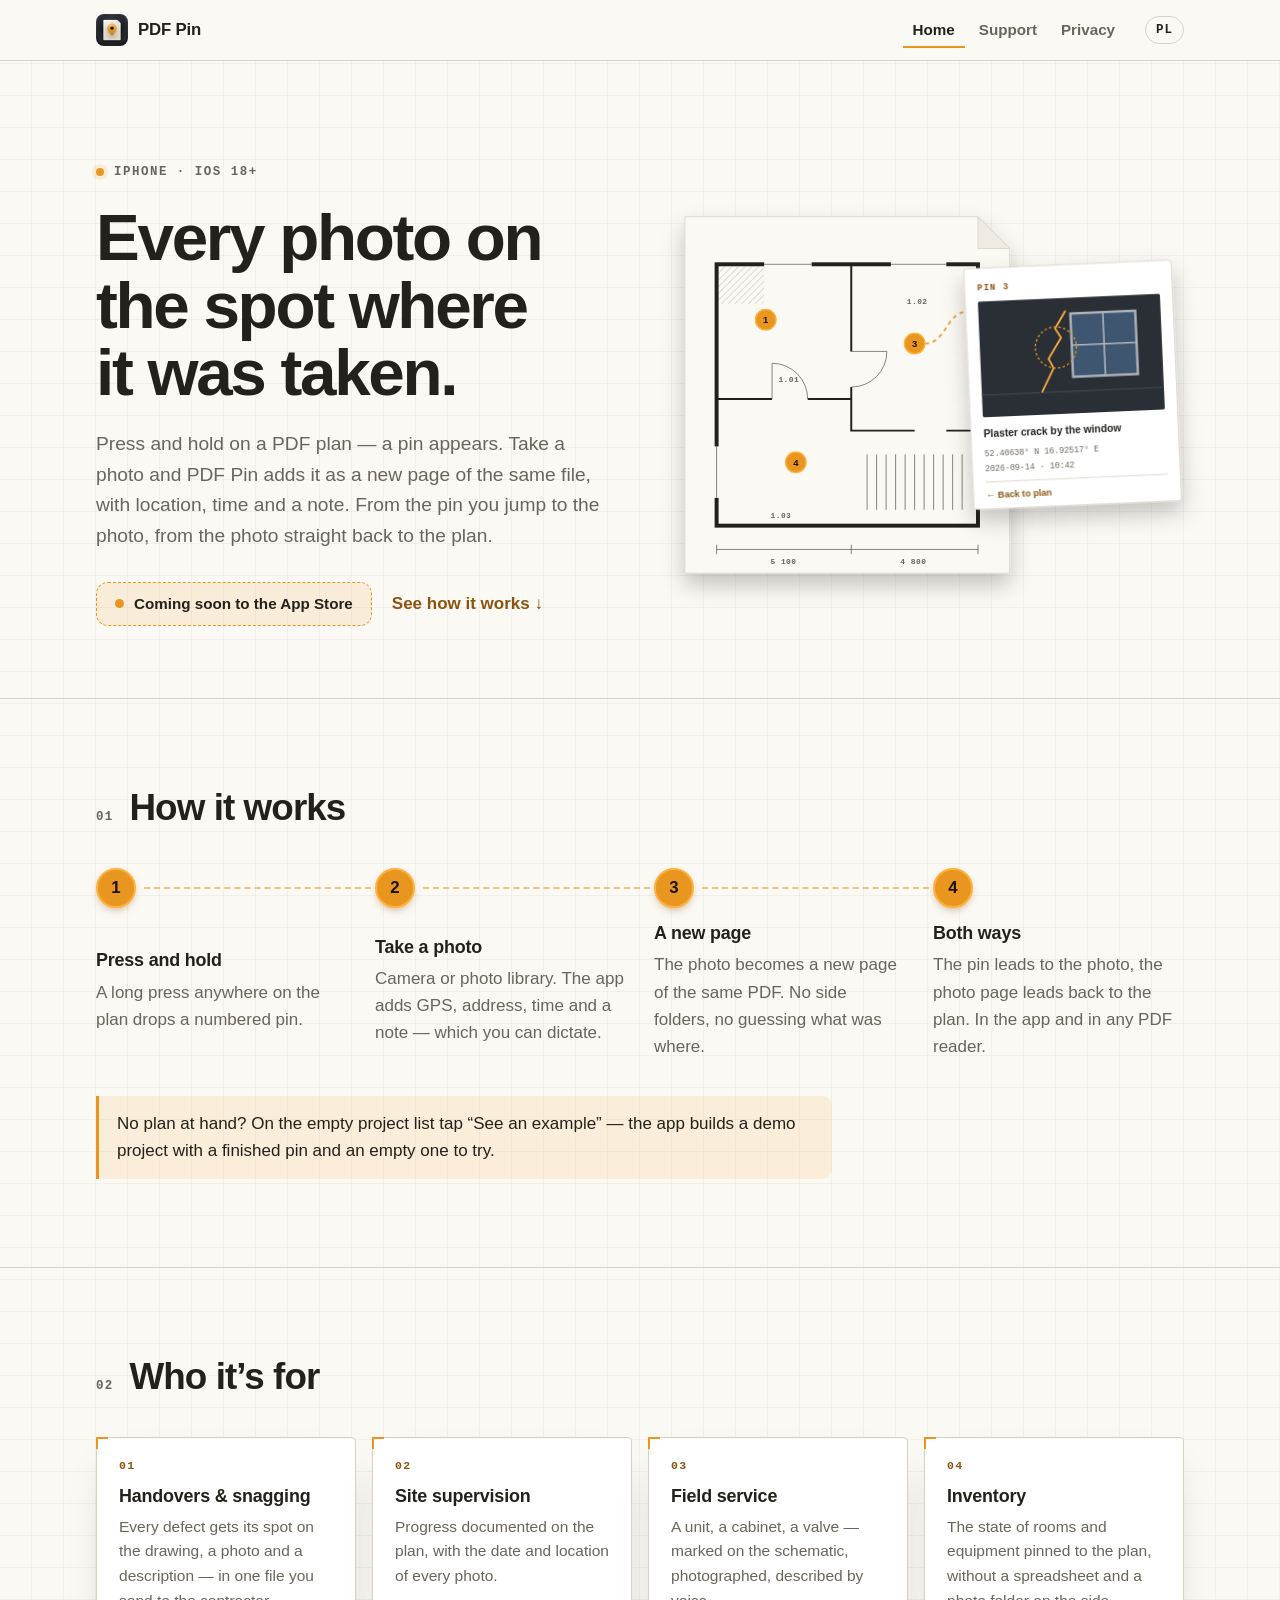
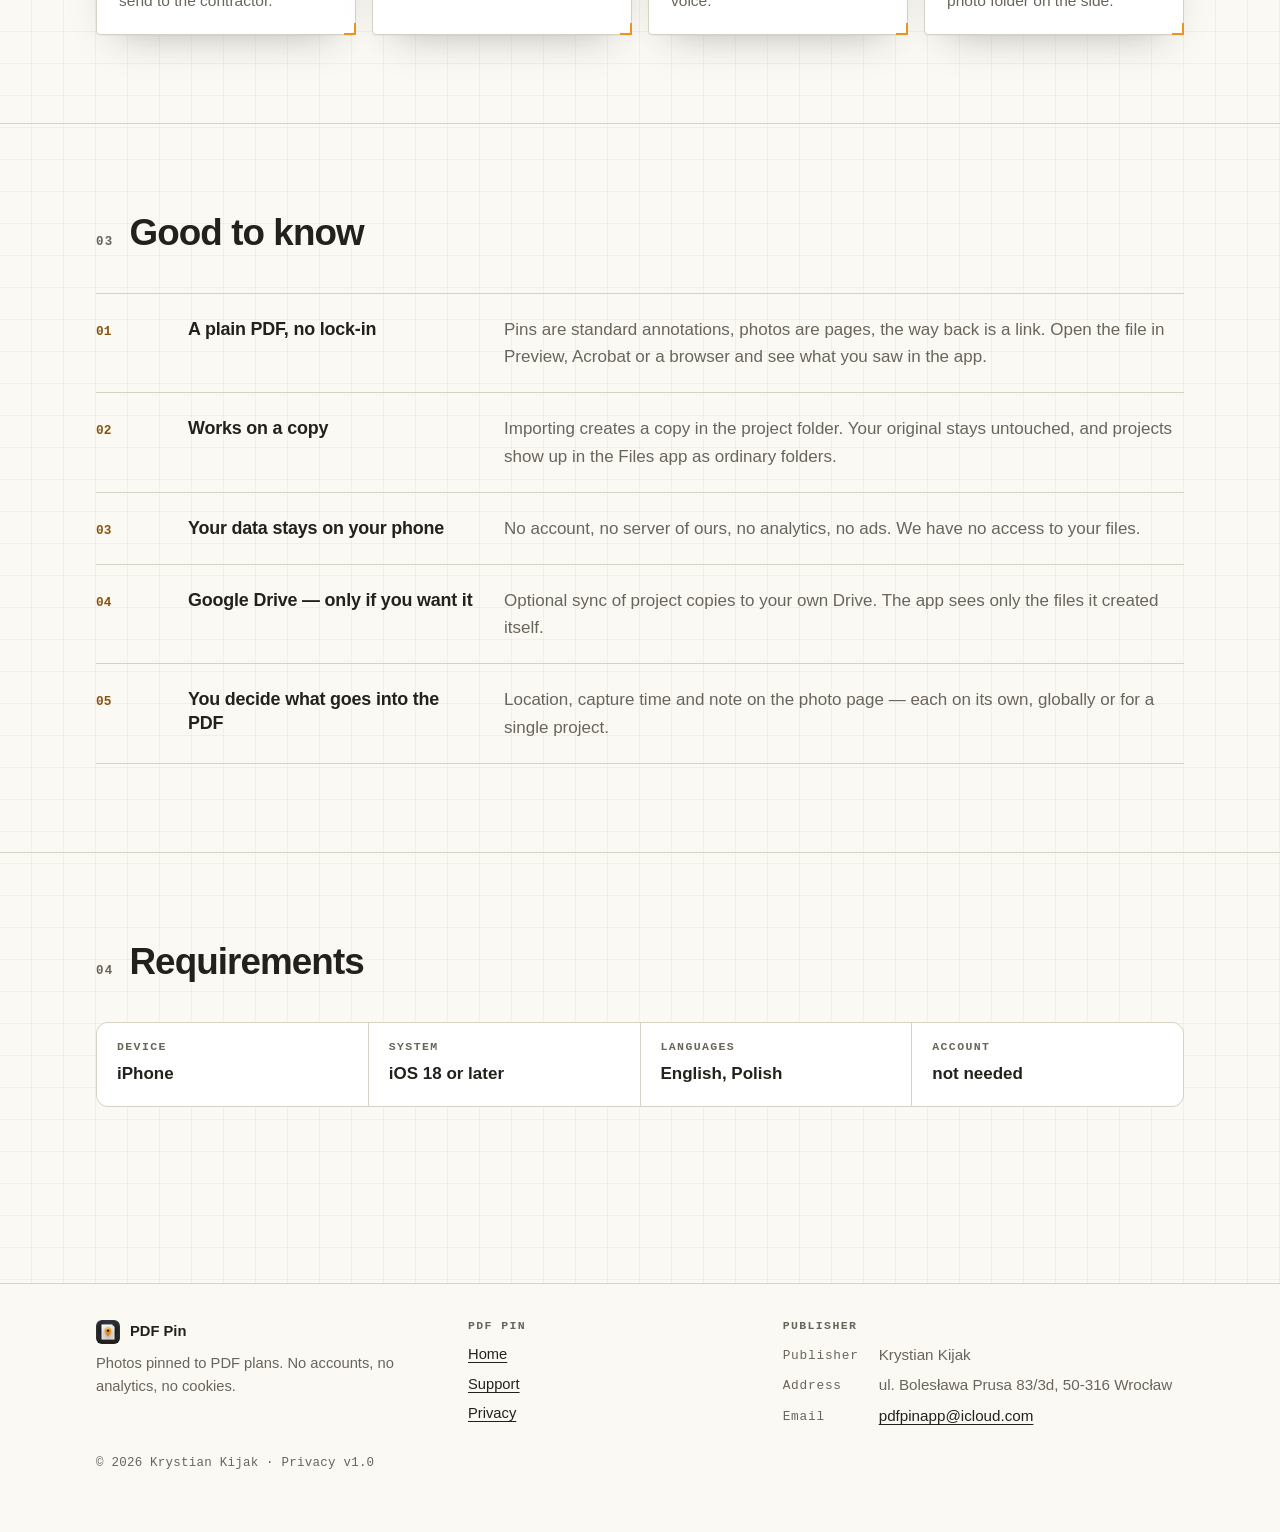
==== docs/en/index.html @ 6f6448d7 "Publish PDF Pin website Source: KrystianKjjk/PDF-Pin-app@07b2115 (website/)  Co-Authored-By: Claude " ====
<!DOCTYPE html>
<html lang="en">
<head>
<meta charset="utf-8">
<meta name="viewport" content="width=device-width, initial-scale=1, viewport-fit=cover">
<title>PDF Pin — photos pinned to PDF plans</title>
<meta name="description" content="An iPhone app: drop a pin on a PDF plan, take a photo with GPS, get a new page in the same file and navigate both ways.">
<meta name="color-scheme" content="light dark">
<meta name="theme-color" content="#FBF9F4" media="(prefers-color-scheme: light)">
<meta name="theme-color" content="#0D0F11" media="(prefers-color-scheme: dark)">
<meta name="referrer" content="no-referrer">
<link rel="alternate" hreflang="pl" href="https://krystiankjjk.github.io/PDF-Pin/pl/">
<link rel="alternate" hreflang="en" href="https://krystiankjjk.github.io/PDF-Pin/en/">
<link rel="alternate" hreflang="x-default" href="https://krystiankjjk.github.io/PDF-Pin/">
<link rel="canonical" href="https://krystiankjjk.github.io/PDF-Pin/en/">
<meta property="og:type" content="website">
<meta property="og:site_name" content="PDF Pin">
<meta property="og:title" content="PDF Pin — photos pinned to PDF plans">
<meta property="og:description" content="An iPhone app: drop a pin on a PDF plan, take a photo with GPS, get a new page in the same file and navigate both ways.">
<meta property="og:url" content="https://krystiankjjk.github.io/PDF-Pin/en/">
<meta property="og:image" content="https://krystiankjjk.github.io/PDF-Pin/assets/og-image.png">
<meta property="og:image:width" content="1200">
<meta property="og:image:height" content="630">
<meta property="og:locale" content="en_US">
<meta name="twitter:card" content="summary_large_image">
<link rel="icon" type="image/png" sizes="64x64" href="../assets/icon-64.png">
<link rel="apple-touch-icon" href="../assets/apple-touch-icon.png">
<link rel="stylesheet" href="../assets/site.css">
<!-- GENEROWANE przez Scripts/website/build.py z site_content.py i Scripts/privacy_policy/content.py. NIE EDYTUJ RĘCZNIE. -->
</head>
<body>
<a class="skip" href="#main">Skip to content</a>
<header class="site">
<div class="wrap bar">
<a class="brand" href="../en/"><img src="../assets/icon-64.png" width="32" height="32" alt=""><span>PDF Pin</span></a>
<nav class="main" aria-label="PDF Pin"><a href="../en/" aria-current="page">Home</a><a href="../en/support/">Support</a><a href="../en/privacy/">Privacy</a></nav>
<nav class="langs" aria-label="Language"><a href="../pl/" hreflang="pl" lang="pl" aria-label="Polski" title="Polski">PL</a></nav>
</div>
</header>
<main id="main">
<section class="hero">
<div class="wrap">
<div class="reveal">
<span class="eyebrow">iPhone · iOS 18+</span>
<h1>Every photo on the spot where it was&nbsp;taken.</h1>
<p class="lead">Press and hold on a PDF plan — a pin appears. Take a photo and PDF Pin adds it as a new page of the same file, with location, time and a note. From the pin you jump to the photo, from the photo straight back to the plan.</p>
<div class="cta"><span class="soon">Coming soon to the App Store</span><a class="textlink" href="#how">See how it works</a></div>
</div>
<figure class="figure">
<svg viewBox="0 0 640 500" role="img" aria-label="A floor plan with three pins numbered 1, 3 and 4. A line leads from pin 3 to a photo page showing GPS coordinates, the time and a link back to the plan.">
<defs>
<filter id="sh" x="-20%" y="-20%" width="140%" height="150%"><feDropShadow dx="0" dy="14" stdDeviation="14" flood-color="#000" flood-opacity="0.22"/></filter>
<pattern id="hatch" width="6" height="6" patternUnits="userSpaceOnUse" patternTransform="rotate(45)"><line x1="0" y1="0" x2="0" y2="6" stroke="#D8D2C5" stroke-width="2"/></pattern>
</defs>
<g filter="url(#sh)">
<path class="fig-sheet" d="M10 30 H380 L420 70 V480 H10 Z"/>
</g>
<path class="fig-fold" d="M380 30 V70 H420 Z"/>
<rect class="fig-hatch" x="50" y="90" width="60" height="50"/>
<rect class="fig-wall" x="50" y="90" width="330" height="330"/>
<path class="fig-wall-in" d="M220 90 V200 M220 245 V300 H300 M340 300 H380 M50 260 H120 M165 260 H220"/>
<path class="fig-thin" d="M120 260 V215 A45 45 0 0 1 165 260 M220 200 H265 A45 45 0 0 1 220 245"/>
<line class="fig-window" x1="110" y1="90" x2="170" y2="90"/><line class="fig-thin" x1="110" y1="90" x2="170" y2="90"/>
<line class="fig-window" x1="270" y1="90" x2="340" y2="90"/><line class="fig-thin" x1="270" y1="90" x2="340" y2="90"/>
<line class="fig-window" x1="50" y1="320" x2="50" y2="385"/><line class="fig-thin" x1="50" y1="320" x2="50" y2="385"/>
<line class="fig-thin" x1="240" y1="330" x2="240" y2="400"/><line class="fig-thin" x1="252" y1="330" x2="252" y2="400"/><line class="fig-thin" x1="264" y1="330" x2="264" y2="400"/><line class="fig-thin" x1="276" y1="330" x2="276" y2="400"/><line class="fig-thin" x1="288" y1="330" x2="288" y2="400"/><line class="fig-thin" x1="300" y1="330" x2="300" y2="400"/><line class="fig-thin" x1="312" y1="330" x2="312" y2="400"/><line class="fig-thin" x1="324" y1="330" x2="324" y2="400"/><line class="fig-thin" x1="336" y1="330" x2="336" y2="400"/><line class="fig-thin" x1="348" y1="330" x2="348" y2="400"/><line class="fig-thin" x1="360" y1="330" x2="360" y2="400"/>
<text class="fig-label" x="128" y="238">1.01</text>
<text class="fig-label" x="290" y="140">1.02</text>
<text class="fig-label" x="118" y="410">1.03</text>
<line class="fig-dim" x1="50" y1="450" x2="380" y2="450"/><line class="fig-dim" x1="50" y1="444" x2="50" y2="456"/><line class="fig-dim" x1="220" y1="444" x2="220" y2="456"/><line class="fig-dim" x1="380" y1="444" x2="380" y2="456"/>
<text class="fig-label" x="118" y="468">5 100</text><text class="fig-label" x="282" y="468">4 800</text>
<path class="fig-leader" d="M313 190 C 340 190 340 150 366 150"/>
<g class="fig-pin" transform="translate(112 160)"><g class="drop" style="--d:0.25s"><circle r="13"/><text>1</text></g></g>
<g class="fig-pin" transform="translate(150 340)"><g class="drop" style="--d:0.45s"><circle r="13"/><text>4</text></g></g>
<g class="fig-pin" transform="translate(300 190)"><circle class="halo" r="13"/><g class="drop" style="--d:0.65s"><circle r="13"/><text>3</text></g></g>
<g transform="translate(362 96) rotate(-2.5)"><g class="slide">
<g filter="url(#sh)"><rect class="fig-card" width="262" height="304" rx="4"/></g>
<text class="fig-head" x="16" y="28">PIN 3</text>
<rect class="fig-photo" x="16" y="42" width="230" height="146" rx="2"/>
<path d="M16 160 H246" stroke="#3A414B" stroke-width="2"/>
<rect x="132" y="62" width="82" height="80" fill="#3E5670" stroke="#AEB4BC" stroke-width="3"/>
<path d="M173 62 V142 M132 102 H214" stroke="#AEB4BC" stroke-width="2"/>
<path d="M126 58 L112 80 L119 92 L102 118 L108 130 L92 160" stroke="#FFB23E" stroke-width="2.2" fill="none" stroke-linejoin="round"/>
<circle cx="112" cy="104" r="26" fill="none" stroke="#E8961F" stroke-width="1.6" stroke-dasharray="3 3"/>
<text class="fig-note" x="16" y="214">Plaster crack by the window</text>
<text class="fig-meta" x="16" y="238">52.40638° N  16.92517° E</text>
<text class="fig-meta" x="16" y="256">2026-09-14 · 10:42</text>
<line x1="16" y1="270" x2="246" y2="270" stroke="#D8D2C5"/>
<text class="fig-back" x="16" y="290">← Back to plan</text>
</g></g>
</svg>
</figure>
</div>
</section>

<section class="block" id="how" aria-labelledby="how-h">
<div class="wrap">
<div class="section-head"><span class="idx">01</span><h2 id="how-h">How it works</h2></div>
<ol class="steps"><li><span class="pin" aria-hidden="true">1</span><div><h3>Press and hold</h3><p>A long press anywhere on the plan drops a numbered pin.</p></div></li><li><span class="pin" aria-hidden="true">2</span><div><h3>Take a photo</h3><p>Camera or photo library. The app adds GPS, address, time and a note — which you can dictate.</p></div></li><li><span class="pin" aria-hidden="true">3</span><div><h3>A new page</h3><p>The photo becomes a new page of the same PDF. No side folders, no guessing what was where.</p></div></li><li><span class="pin" aria-hidden="true">4</span><div><h3>Both ways</h3><p>The pin leads to the photo, the photo page leads back to the plan. In the app and in any PDF reader.</p></div></li></ol>
<p class="note">No plan at hand? On the empty project list tap “See an example” — the app builds a demo project with a finished pin and an empty one to try.</p>
</div>
</section>

<section class="block" aria-labelledby="who-h">
<div class="wrap">
<div class="section-head"><span class="idx">02</span><h2 id="who-h">Who it’s for</h2></div>
<div class="cards"><article class="card"><span class="tag">01</span><h3>Handovers &amp; snagging</h3><p>Every defect gets its spot on the drawing, a photo and a description — in one file you send to the contractor.</p></article><article class="card"><span class="tag">02</span><h3>Site supervision</h3><p>Progress documented on the plan, with the date and location of every photo.</p></article><article class="card"><span class="tag">03</span><h3>Field service</h3><p>A unit, a cabinet, a valve — marked on the schematic, photographed, described by voice.</p></article><article class="card"><span class="tag">04</span><h3>Inventory</h3><p>The state of rooms and equipment pinned to the plan, without a spreadsheet and a photo folder on the side.</p></article></div>
</div>
</section>

<section class="block" aria-labelledby="feat-h">
<div class="wrap">
<div class="section-head"><span class="idx">03</span><h2 id="feat-h">Good to know</h2></div>
<ul class="features"><li><span class="num">01</span><h3>A plain PDF, no lock-in</h3><p>Pins are standard annotations, photos are pages, the way back is a link. Open the file in Preview, Acrobat or a browser and see what you saw in the app.</p></li><li><span class="num">02</span><h3>Works on a copy</h3><p>Importing creates a copy in the project folder. Your original stays untouched, and projects show up in the Files app as ordinary folders.</p></li><li><span class="num">03</span><h3>Your data stays on your phone</h3><p>No account, no server of ours, no analytics, no ads. We have no access to your files.</p></li><li><span class="num">04</span><h3>Google Drive — only if you want it</h3><p>Optional sync of project copies to your own Drive. The app sees only the files it created itself.</p></li><li><span class="num">05</span><h3>You decide what goes into the PDF</h3><p>Location, capture time and note on the photo page — each on its own, globally or for a single project.</p></li></ul>
</div>
</section>

<section class="block" aria-labelledby="req-h">
<div class="wrap">
<div class="section-head"><span class="idx">04</span><h2 id="req-h">Requirements</h2></div>
<dl class="spec"><div><dt>Device</dt><dd>iPhone</dd></div><div><dt>System</dt><dd>iOS 18 or later</dd></div><div><dt>Languages</dt><dd>English, Polish</dd></div><div><dt>Account</dt><dd>not needed</dd></div></dl>
</div>
</section>
</main>
<footer class="site">
<div class="wrap">
<div class="cols">
<div>
<div class="footer-brand"><img src="../assets/icon-64.png" width="24" height="24" alt="">PDF Pin</div>
<p style="margin:0">Photos pinned to PDF plans. No accounts, no analytics, no cookies.</p>
</div>
<nav aria-label="PDF Pin"><h2>PDF Pin</h2><ul><li><a href="../en/">Home</a></li><li><a href="../en/support/">Support</a></li><li><a href="../en/privacy/">Privacy</a></li></ul></nav>
<div><h2>Publisher</h2><dl class="imprint"><dt>Publisher</dt><dd>Krystian Kijak</dd><dt>Address</dt><dd>ul. Bolesława Prusa 83/3d, 50-316 Wrocław</dd><dt>Email</dt><dd><a href="mailto:pdfpinapp@icloud.com">pdfpinapp@icloud.com</a></dd></dl></div>
</div>
<p class="fine">© 2026 Krystian Kijak · Privacy v1.0</p>
</div>
</footer>
</body>
</html>
---- docs/assets/site.css ----
/* PDF Pin — arkusz stylów strony WWW.
   Kolory z systemu projektowego aplikacji (PDF Pin/DesignSystem/Theme.swift,
   AppTheme.amber): jasny motyw = „papier" planu, ciemny = korpus „instrumentu
   polowego". Zero fontów zewnętrznych — SF na iPhonie/Macu to font aplikacji,
   a monospace (SF Mono) robi za odczyt przyrządu: numery, współrzędne, etykiety. */

:root {
  color-scheme: light dark;
  --bg: #FBF9F4;          /* PPColor.paper */
  --bg-2: #EFEBE2;        /* PPColor.paper2 */
  --card: #FFFFFF;
  --line: #D8D2C5;        /* PPColor.paperLine */
  --ink: #23211C;         /* PPColor.ink */
  --ink-soft: #6A655B;    /* PPColor.inkSoft */
  --grid: rgba(35, 33, 28, 0.045);
  --accent: #E8961F;      /* amber accentHex — wypełnienia, pinezki */
  --accent-bright: #FFB23E;
  --accent-ink: #8A5410;  /* akcent jako TEKST na papierze (kontrast AA) */
  --on-accent: #1A1206;
  --wash: rgba(232, 150, 31, 0.12);
  --todo: #B3261E;
  --shadow: 0 1px 0 rgba(35, 33, 28, 0.04), 0 18px 40px -22px rgba(35, 33, 28, 0.35);

  --sans: -apple-system, BlinkMacSystemFont, "SF Pro Text", "Segoe UI", "Helvetica Neue", Helvetica, sans-serif;
  --display: -apple-system, BlinkMacSystemFont, "SF Pro Display", "Segoe UI", "Helvetica Neue", Helvetica, sans-serif;
  --mono: ui-monospace, "SF Mono", SFMono-Regular, Menlo, Consolas, monospace;
  --wrap: 72rem;
  --gutter: 16px;
}

@media (prefers-color-scheme: dark) {
  :root {
    --bg: #0D0F11;        /* PPColor.bg0 */
    --bg-2: #16191D;      /* bg1 */
    --card: #1F2329;      /* bg2 */
    --line: rgba(255, 255, 255, 0.10);
    --ink: #F4F1EA;       /* textPrimary */
    --ink-soft: #AEB4BC;  /* textSecondary */
    --grid: rgba(255, 255, 255, 0.035);
    --accent-ink: #FFB23E;
    --wash: rgba(232, 150, 31, 0.14);
    --todo: #FF8A7A;
    --shadow: 0 0 0 1px rgba(255, 255, 255, 0.06), 0 24px 48px -24px rgba(0, 0, 0, 0.8);
  }
}

@media (min-width: 40rem) { :root { --gutter: 32px; } }

/* ---------------------------------------------------------------- baza */

*, *::before, *::after { box-sizing: border-box; }
html { -webkit-text-size-adjust: 100%; scroll-behavior: smooth; }
@media (prefers-reduced-motion: reduce) { html { scroll-behavior: auto; } }

body {
  margin: 0;
  background-color: var(--bg);
  background-image:
    linear-gradient(var(--grid) 1px, transparent 1px),
    linear-gradient(90deg, var(--grid) 1px, transparent 1px);
  background-size: 32px 32px;
  background-position: -1px -1px;
  color: var(--ink);
  font: 17px/1.6 var(--sans);
  text-rendering: optimizeLegibility;
  -webkit-font-smoothing: antialiased;
  overflow-x: hidden;
}

a { color: var(--accent-ink); text-underline-offset: 0.18em; text-decoration-thickness: 1px; }
a:hover { text-decoration-thickness: 2px; }
:focus-visible { outline: 2px solid var(--accent); outline-offset: 3px; border-radius: 4px; }
b, strong { font-weight: 650; }
code { font: 0.88em var(--mono); background: var(--bg-2); padding: 0.1em 0.35em; border-radius: 5px; }
img { max-width: 100%; height: auto; }

.wrap { max-width: var(--wrap); margin: 0 auto; padding: 0 var(--gutter); }
.narrow { max-width: 46rem; }

.skip {
  position: absolute; left: 8px; top: -60px; z-index: 10;
  background: var(--accent); color: var(--on-accent); padding: 8px 14px;
  border-radius: 8px; font-weight: 650; text-decoration: none;
}
.skip:focus { top: 8px; }

.mono { font-family: var(--mono); }
.eyebrow {
  font: 600 0.78rem/1 var(--mono);
  letter-spacing: 0.12em; text-transform: uppercase;
  color: var(--ink-soft);
  display: inline-flex; align-items: center; gap: 10px;
}
.eyebrow::before {
  content: ""; width: 8px; height: 8px; border-radius: 50%;
  background: var(--accent); box-shadow: 0 0 0 4px var(--wash);
}

/* ---------------------------------------------------------------- nagłówek */

header.site {
  border-bottom: 1px solid var(--line);
  background: color-mix(in srgb, var(--bg) 88%, transparent);
  -webkit-backdrop-filter: saturate(1.4) blur(10px);
  backdrop-filter: saturate(1.4) blur(10px);
  position: sticky; top: 0; z-index: 5;
}
.bar { display: flex; align-items: center; gap: 12px 20px; min-height: 60px; flex-wrap: wrap; padding-block: 8px; }
.brand {
  display: inline-flex; align-items: center; gap: 10px;
  color: var(--ink); text-decoration: none; font: 750 1.05rem/1 var(--display); letter-spacing: -0.01em;
  margin-right: auto;
}
.brand img { width: 32px; height: 32px; border-radius: 8px; display: block; }
nav.main { display: flex; gap: 4px; flex-wrap: wrap; }
nav.main a {
  color: var(--ink-soft); text-decoration: none; font-weight: 550; font-size: 0.95rem;
  padding: 6px 10px; border-radius: 8px;
}
nav.main a:hover { color: var(--ink); background: var(--wash); }
nav.main a[aria-current="page"] { color: var(--ink); box-shadow: inset 0 -2px 0 var(--accent); border-radius: 0; }
.langs { display: flex; gap: 6px; }
.langs a {
  font: 650 0.78rem/1 var(--mono); letter-spacing: 0.08em;
  color: var(--ink); text-decoration: none;
  border: 1px solid var(--line); border-radius: 999px; padding: 7px 10px;
}
.langs a:hover { border-color: var(--accent); }
@media (max-width: 40rem) {
  /* telefon: logo + język w pierwszym rzędzie, nawigacja pod spodem;
     nagłówek nie jest przyklejony, żeby dwa rzędy nie zjadały ekranu */
  header.site { position: static; }
  nav.main { order: 3; width: 100%; margin-left: -10px; }
}

/* ---------------------------------------------------------------- pinezka */

.pin {
  --size: 30px;
  display: inline-grid; place-items: center; flex: none;
  width: var(--size); height: var(--size); border-radius: 50%;
  background: var(--accent); color: var(--on-accent);
  border: calc(var(--size) * 0.07) solid var(--accent-bright);
  font: 800 calc(var(--size) * 0.42)/1 var(--display);
  font-variant-numeric: tabular-nums;
  box-shadow: 0 4px 10px -4px rgba(138, 84, 16, 0.6);
}

/* ---------------------------------------------------------------- hero */

.hero { padding: clamp(40px, 8vw, 96px) 0 clamp(40px, 6vw, 72px); }
.hero .wrap { display: grid; gap: clamp(32px, 5vw, 64px); align-items: center; }
@media (min-width: 60rem) { .hero .wrap { grid-template-columns: 1.02fr 1fr; } }

.hero h1 {
  font: 800 clamp(2.3rem, 6.4vw, 4.1rem)/1.03 var(--display);
  letter-spacing: -0.035em; margin: 20px 0 22px;
  text-wrap: balance;
}
.hero h1 em { font-style: normal; color: var(--accent-ink); }
.lead { font-size: clamp(1.05rem, 2.2vw, 1.2rem); color: var(--ink-soft); margin: 0 0 30px; max-width: 34rem; }
.cta { display: flex; flex-wrap: wrap; gap: 12px 20px; align-items: center; }

.soon {
  display: inline-flex; align-items: center; gap: 10px;
  border: 1.5px dashed var(--accent); border-radius: 12px;
  padding: 12px 18px; font: 650 0.95rem/1.2 var(--sans); color: var(--ink);
  background: var(--wash);
}
.soon::before {
  content: ""; width: 9px; height: 9px; border-radius: 50%; background: var(--accent);
  animation: blink 2.4s ease-in-out infinite;
}
@keyframes blink { 50% { opacity: 0.25; } }
.store img { height: 48px; width: auto; display: block; }
.textlink { font-weight: 600; text-decoration: none; }
.textlink::after { content: " ↓"; }

/* ilustracja: plan + strona zdjęcia */
.figure { margin: 0; position: relative; }
.figure svg { width: 100%; height: auto; display: block; overflow: visible; }
.fig-sheet { fill: #FBF9F4; stroke: #D8D2C5; }
.fig-fold { fill: #EFEBE2; stroke: #D8D2C5; }
.fig-wall { stroke: #23211C; stroke-width: 5; fill: none; stroke-linecap: square; }
.fig-wall-in { stroke: #23211C; stroke-width: 2.5; fill: none; }
.fig-thin { stroke: #6A655B; stroke-width: 1; fill: none; }
.fig-window { stroke: #FBF9F4; stroke-width: 7; }
.fig-dim { stroke: #6A655B; stroke-width: 1; }
.fig-label { font: 600 10px var(--mono); fill: #6A655B; letter-spacing: 0.06em; }
.fig-hatch { fill: url(#hatch); }
.fig-card { fill: #FFFFFF; stroke: #D8D2C5; }
.fig-photo { fill: #2A2F36; }
.fig-head { font: 800 11px var(--mono); fill: #8A5410; letter-spacing: 0.14em; }
.fig-note { font: 650 13px var(--sans); fill: #23211C; }
.fig-meta { font: 500 10.5px var(--mono); fill: #6A655B; }
.fig-back { font: 700 11.5px var(--sans); fill: #8A5410; }
.fig-leader { stroke: #E8961F; stroke-width: 2; stroke-dasharray: 5 5; fill: none; }
.fig-pin circle { fill: #E8961F; stroke: #FFB23E; stroke-width: 1.7; }
.fig-pin text { font: 800 12px var(--display); fill: #1A1206; text-anchor: middle; dominant-baseline: central; }
.fig-pin .halo { fill: rgba(232, 150, 31, 0.22); stroke: none; }

@media (prefers-reduced-motion: no-preference) {
  .drop { animation: drop 0.7s cubic-bezier(0.2, 0.9, 0.3, 1.35) both; animation-delay: var(--d, 0s);
          transform-box: fill-box; transform-origin: 50% 100%; }
  .halo { animation: halo 2.8s ease-out 1.6s infinite; transform-box: fill-box; transform-origin: center; }
  .slide { animation: slide 0.8s cubic-bezier(0.2, 0.8, 0.2, 1) 1.05s both; }
  .fig-leader { animation: march 1.2s linear infinite, fade 0.4s ease 0.95s both; }
  .reveal > * { animation: rise 0.7s cubic-bezier(0.2, 0.8, 0.2, 1) both; }
  .reveal > *:nth-child(2) { animation-delay: 0.08s; }
  .reveal > *:nth-child(3) { animation-delay: 0.16s; }
  .reveal > *:nth-child(4) { animation-delay: 0.24s; }
}
@keyframes drop { from { opacity: 0; transform: translateY(-26px) scale(0.6); } 60% { opacity: 1; } }
@keyframes halo { from { transform: scale(0.9); opacity: 0.9; } to { transform: scale(2.4); opacity: 0; } }
@keyframes slide { from { opacity: 0; transform: translate(18px, 10px) rotate(1.5deg); } }
@keyframes march { to { stroke-dashoffset: -20; } }
@keyframes fade { from { opacity: 0; } }
@keyframes rise { from { opacity: 0; transform: translateY(14px); } }

/* ---------------------------------------------------------------- sekcje */

section.block { padding: clamp(48px, 8vw, 88px) 0; border-top: 1px solid var(--line); }
.section-head { display: flex; align-items: baseline; gap: 16px; margin-bottom: clamp(24px, 4vw, 40px); flex-wrap: wrap; }
.section-head .idx { font: 600 0.78rem/1 var(--mono); color: var(--ink-soft); letter-spacing: 0.1em; }
h2 {
  font: 780 clamp(1.6rem, 3.6vw, 2.3rem)/1.12 var(--display);
  letter-spacing: -0.025em; margin: 0; text-wrap: balance;
}
h3 { font: 700 1.12rem/1.3 var(--display); letter-spacing: -0.01em; margin: 0 0 6px; }

/* kroki: pinezki połączone przerywaną linią jak linkiem do strony zdjęcia */
.steps { list-style: none; margin: 0; padding: 0; display: grid; gap: 28px; position: relative; }
.steps li { display: grid; grid-template-columns: auto 1fr; gap: 16px; position: relative; }
.steps li p { margin: 0; color: var(--ink-soft); }
.steps .pin { --size: 40px; position: relative; z-index: 1; }
.steps li:not(:last-child)::before {
  content: ""; position: absolute; left: 19px; top: 44px; bottom: -26px;
  border-left: 2px dashed var(--accent); opacity: 0.55;
}
@media (min-width: 52rem) {
  .steps { grid-template-columns: repeat(4, 1fr); gap: 28px; }
  .steps li { grid-template-columns: 1fr; gap: 14px; }
  .steps li:not(:last-child)::before {
    left: 48px; right: -24px; top: 19px; bottom: auto; border-left: 0; border-top: 2px dashed var(--accent);
  }
}
.note {
  margin: 36px 0 0; padding: 14px 18px; border-left: 3px solid var(--accent);
  background: var(--wash); border-radius: 0 10px 10px 0; color: var(--ink); max-width: 46rem;
}

/* „dla kogo": karty ze znacznikami pasowania jak na arkuszu rysunkowym */
.cards { display: grid; gap: 16px; grid-template-columns: repeat(auto-fit, minmax(15rem, 1fr)); }
.card {
  position: relative; background: var(--card); border: 1px solid var(--line);
  border-radius: 4px; padding: 22px 22px 20px; box-shadow: var(--shadow);
}
.card::before, .card::after {
  content: ""; position: absolute; width: 12px; height: 12px; border-color: var(--accent); border-style: solid;
}
.card::before { top: -1px; left: -1px; border-width: 2px 0 0 2px; }
.card::after { bottom: -1px; right: -1px; border-width: 0 2px 2px 0; }
.card p { margin: 0; color: var(--ink-soft); font-size: 0.97rem; }
.card .tag { font: 600 0.72rem/1 var(--mono); color: var(--accent-ink); letter-spacing: 0.12em; display: block; margin-bottom: 14px; }

/* cechy: rejestr z liniami włosowymi */
.features { list-style: none; margin: 0; padding: 0; border-top: 1px solid var(--line); }
.features li {
  display: grid; gap: 4px 28px; padding: 22px 0; border-bottom: 1px solid var(--line);
}
@media (min-width: 48rem) { .features li { grid-template-columns: 4rem 18rem 1fr; align-items: baseline; } }
.features .num { font: 600 0.8rem/1 var(--mono); color: var(--accent-ink); }
.features h3 { margin: 0; }
.features p { margin: 0; color: var(--ink-soft); }

/* specyfikacja: odczyt przyrządu */
.spec { display: grid; grid-template-columns: repeat(auto-fit, minmax(11rem, 1fr)); gap: 1px;
        background: var(--line); border: 1px solid var(--line); border-radius: 12px; overflow: hidden; margin: 0; }
.spec div { background: var(--card); padding: 18px 20px; }
.spec dt { font: 600 0.72rem/1 var(--mono); letter-spacing: 0.12em; text-transform: uppercase; color: var(--ink-soft); margin-bottom: 8px; }
.spec dd { margin: 0; font-weight: 650; }

/* wydawca */
.imprint { margin: 0; display: grid; gap: 6px 20px; grid-template-columns: max-content 1fr; font-size: 0.95rem; }
.imprint dt { color: var(--ink-soft); font-family: var(--mono); font-size: 0.8rem; letter-spacing: 0.06em; padding-top: 3px; }
.imprint dd { margin: 0; }
.todo {
  font: 600 0.85rem var(--mono); color: var(--todo);
  border: 1px dashed currentColor; border-radius: 4px; padding: 0 6px;
}

/* ---------------------------------------------------------------- podstrony */

.page-head { padding: clamp(40px, 7vw, 72px) 0 clamp(24px, 4vw, 36px); }
.page-head h1 { font: 800 clamp(2.2rem, 6vw, 3.4rem)/1.05 var(--display); letter-spacing: -0.035em; margin: 16px 0 14px; }
.page-head .lead { margin-bottom: 0; }

.contact {
  background: var(--card); border: 1px solid var(--line); border-radius: 16px; box-shadow: var(--shadow);
  padding: clamp(22px, 4vw, 32px); display: grid; gap: 22px;
}
@media (min-width: 52rem) { .contact { grid-template-columns: 1.5fr 1fr; align-items: start; } }
.mailform { display: grid; gap: 6px; }
.mailform label { font: 600 0.72rem/1 var(--mono); letter-spacing: 0.12em; text-transform: uppercase; color: var(--ink-soft); margin-top: 10px; }
.mailform label:first-child { margin-top: 0; }
.mailform input, .mailform textarea {
  font: 16px/1.5 var(--sans); color: var(--ink); background: var(--bg);
  border: 1px solid var(--line); border-radius: 10px; padding: 11px 13px; width: 100%;
}
.mailform textarea { resize: vertical; min-height: 9rem; }
.mailform input:focus, .mailform textarea:focus { outline: 2px solid var(--accent); outline-offset: 0; border-color: transparent; }
.mailform ::placeholder { color: var(--ink-soft); opacity: 0.7; }
.mailform .btn { justify-self: start; border: 0; cursor: pointer; font-size: 1rem; }
.formnote { margin: 4px 0 0; font-size: 0.85rem; color: var(--ink-soft); }
.contact dl .email { font-size: clamp(1rem, 3.2vw, 1.2rem); }
.contact .label { font: 600 0.72rem/1 var(--mono); letter-spacing: 0.12em; text-transform: uppercase; color: var(--ink-soft); display: block; margin-bottom: 8px; }
.email { font: 700 clamp(1.15rem, 4.2vw, 1.7rem)/1.2 var(--mono); color: var(--ink); word-break: break-all; letter-spacing: -0.01em; }
.contact dl { margin: 0; display: grid; gap: 14px; }
.contact dd { margin: 0; font-weight: 600; }
.btn {
  display: inline-flex; align-items: center; gap: 8px; margin-top: 16px;
  background: var(--accent); color: var(--on-accent); text-decoration: none;
  font-weight: 700; padding: 12px 18px; border-radius: 12px;
  box-shadow: inset 0 0 0 1.5px var(--accent-bright);
}
.btn:hover { background: var(--accent-bright); }

.content h2 { font-size: clamp(1.35rem, 3vw, 1.7rem); margin: 56px 0 18px; }
.content h2:first-child { margin-top: 0; }
.bugsteps { counter-reset: s; list-style: none; padding: 0; margin: 0 0 20px; display: grid; gap: 12px; }
.bugsteps li { counter-increment: s; display: grid; grid-template-columns: auto 1fr; gap: 14px; align-items: start; }
.bugsteps li::before {
  content: counter(s); display: inline-grid; place-items: center; width: 28px; height: 28px; border-radius: 50%;
  background: var(--accent); color: var(--on-accent); border: 2px solid var(--accent-bright);
  font: 800 0.8rem/1 var(--display);
}

.faq { border-top: 1px solid var(--line); }
.faq article { padding: 22px 0; border-bottom: 1px solid var(--line); display: grid; gap: 4px 20px; }
@media (min-width: 48rem) { .faq article { grid-template-columns: 3rem 1fr; } }
.faq .q { font: 600 0.8rem/1.6 var(--mono); color: var(--accent-ink); }
.faq p { margin: 0; color: var(--ink-soft); }
.faq h3 { color: var(--ink); }

/* polityka prywatności */
.policy { font-size: 1rem; }
.policy .toc {
  background: var(--card); border: 1px solid var(--line); border-radius: 14px;
  padding: 18px 20px; margin: 0 0 12px;
}
.policy .toc h2 { margin: 0 0 10px; font: 600 0.75rem/1 var(--mono); letter-spacing: 0.12em; text-transform: uppercase; color: var(--ink-soft); }
.policy .toc ol { margin: 0; padding-left: 1.3rem; columns: 2; column-gap: 32px; }
.policy .toc li { margin-bottom: 5px; break-inside: avoid; }
.policy .toc a { text-decoration: none; }
.policy h2 { font-size: 1.2rem; letter-spacing: -0.01em; margin: 40px 0 10px; scroll-margin-top: 80px; }
.policy p { margin: 0 0 12px; }
.policy ul { margin: 0 0 14px; padding-left: 1.25rem; }
.policy li { margin-bottom: 7px; }
.policy-tools { display: flex; flex-wrap: wrap; gap: 10px 18px; align-items: center; margin-top: 18px; color: var(--ink-soft); font-size: 0.92rem; }
.print {
  font: 600 0.9rem var(--sans); color: var(--ink); background: var(--card); cursor: pointer;
  border: 1px solid var(--line); border-radius: 10px; padding: 8px 14px;
}
.print:hover { border-color: var(--accent); }
@media (max-width: 36rem) { .policy .toc ol { columns: 1; } }

/* ---------------------------------------------------------------- stopka */

footer.site { border-top: 1px solid var(--line); margin-top: clamp(48px, 8vw, 88px); padding: 36px 0 48px; font-size: 0.92rem; color: var(--ink-soft); background: var(--bg); }
footer.site .cols { display: grid; gap: 28px; }
@media (min-width: 52rem) { footer.site .cols { grid-template-columns: 1.2fr 1fr 1.4fr; } }
footer.site h2 { font: 600 0.72rem/1 var(--mono); letter-spacing: 0.12em; text-transform: uppercase; color: var(--ink-soft); margin: 0 0 12px; }
footer.site ul { list-style: none; margin: 0; padding: 0; display: grid; gap: 6px; }
footer.site a { color: var(--ink); }
footer.site .fine { margin-top: 28px; font: 500 0.78rem var(--mono); letter-spacing: 0.02em; }
.footer-brand { display: flex; gap: 10px; align-items: center; color: var(--ink); font-weight: 700; margin-bottom: 8px; }
.footer-brand img { width: 24px; height: 24px; border-radius: 6px; }

/* ---------------------------------------------------------------- rozdzielacz języków */

.splitter { min-height: 100vh; display: grid; place-items: center; padding: 32px var(--gutter); }
.splitter .box { max-width: 30rem; width: 100%; text-align: center; }
.splitter img { width: 96px; height: 96px; border-radius: 22px; box-shadow: var(--shadow); }
.splitter h1 { font: 800 2rem/1.1 var(--display); letter-spacing: -0.03em; margin: 22px 0 6px; }
.splitter p { color: var(--ink-soft); margin: 0 0 28px; }
.choices { list-style: none; padding: 0; margin: 0; display: grid; gap: 10px; }
.choices a {
  display: flex; justify-content: space-between; align-items: center; gap: 12px;
  padding: 16px 18px; border: 1px solid var(--line); border-radius: 14px; background: var(--card);
  color: var(--ink); text-decoration: none; font-weight: 650;
}
.choices a:hover { border-color: var(--accent); }
.choices .code { font: 650 0.8rem var(--mono); color: var(--accent-ink); letter-spacing: 0.1em; }

/* ---------------------------------------------------------------- druk */

@media print {
  header.site, footer.site, .policy .toc, .policy-tools, .skip { display: none !important; }
  body { background: #fff; color: #000; font-size: 11pt; }
  a { color: #000; text-decoration: none; }
  .page-head { padding: 0 0 12pt; }
  .policy h2 { break-after: avoid; }
}
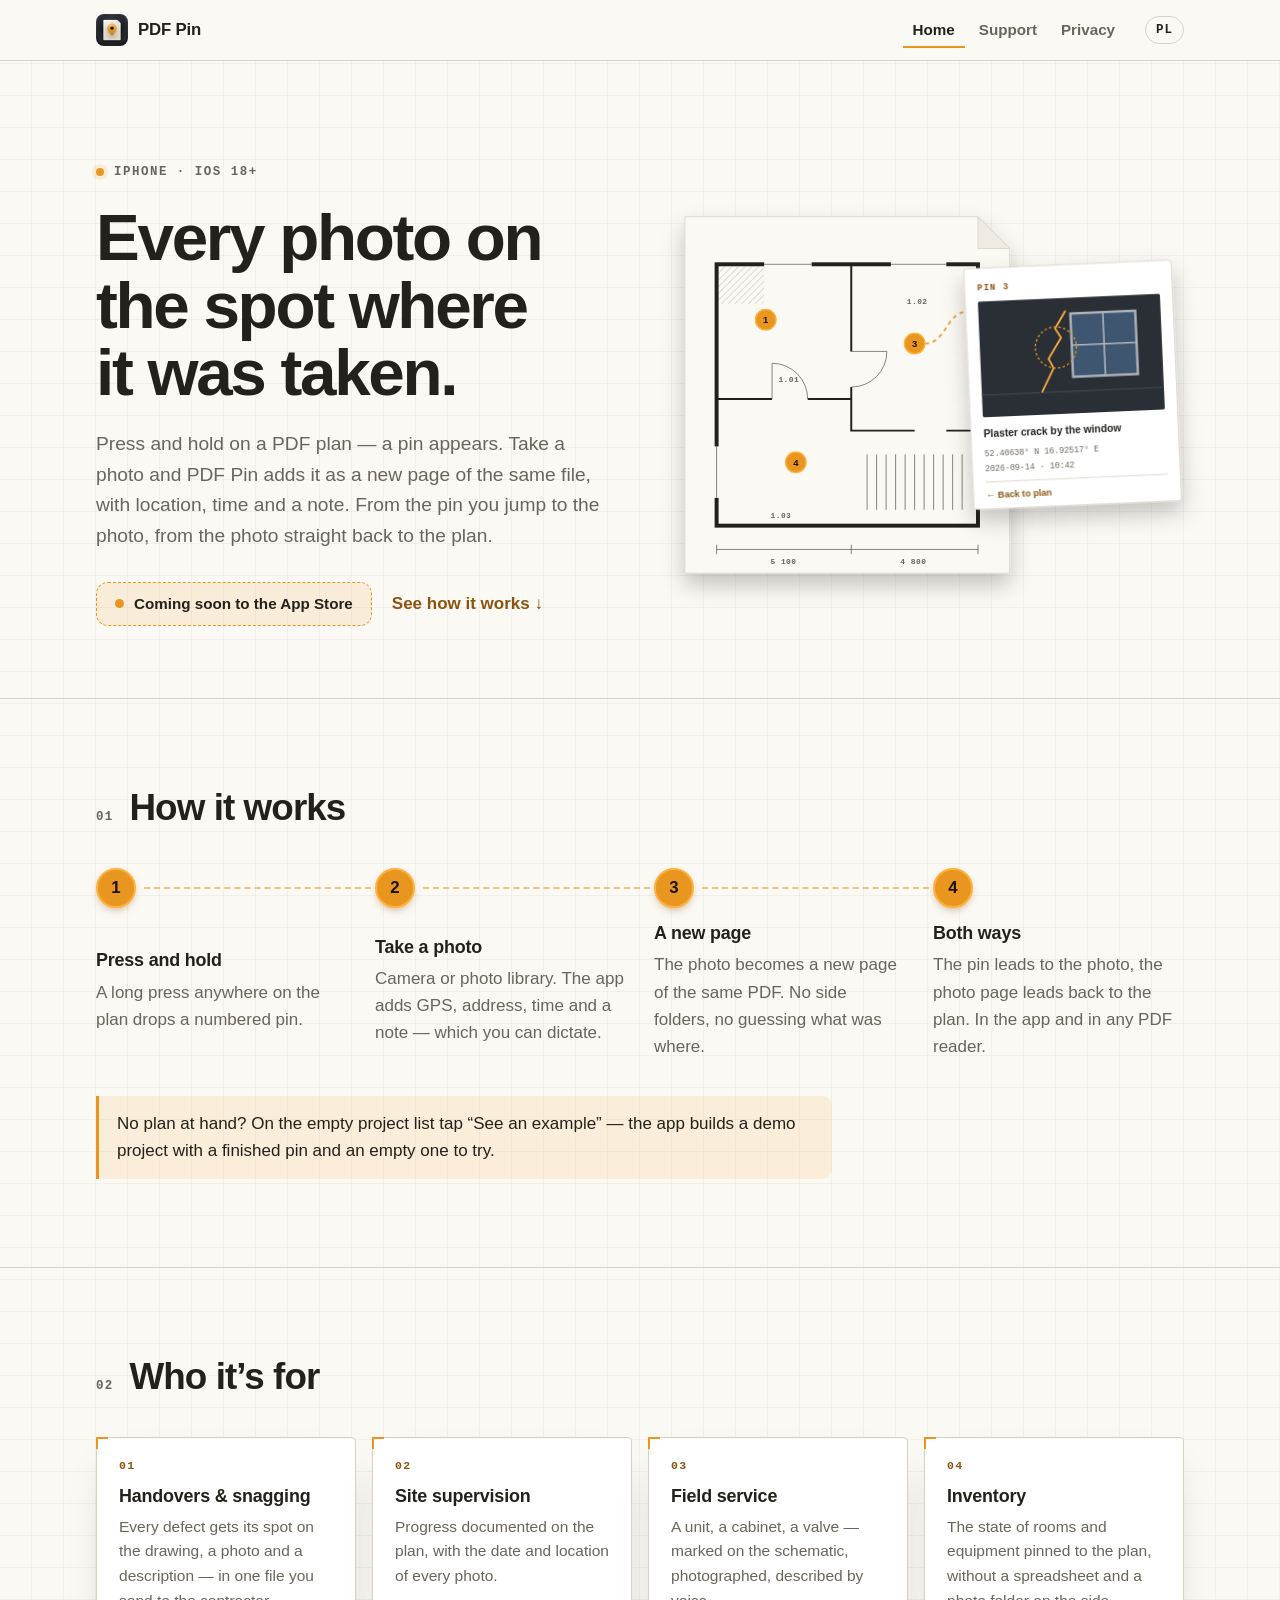
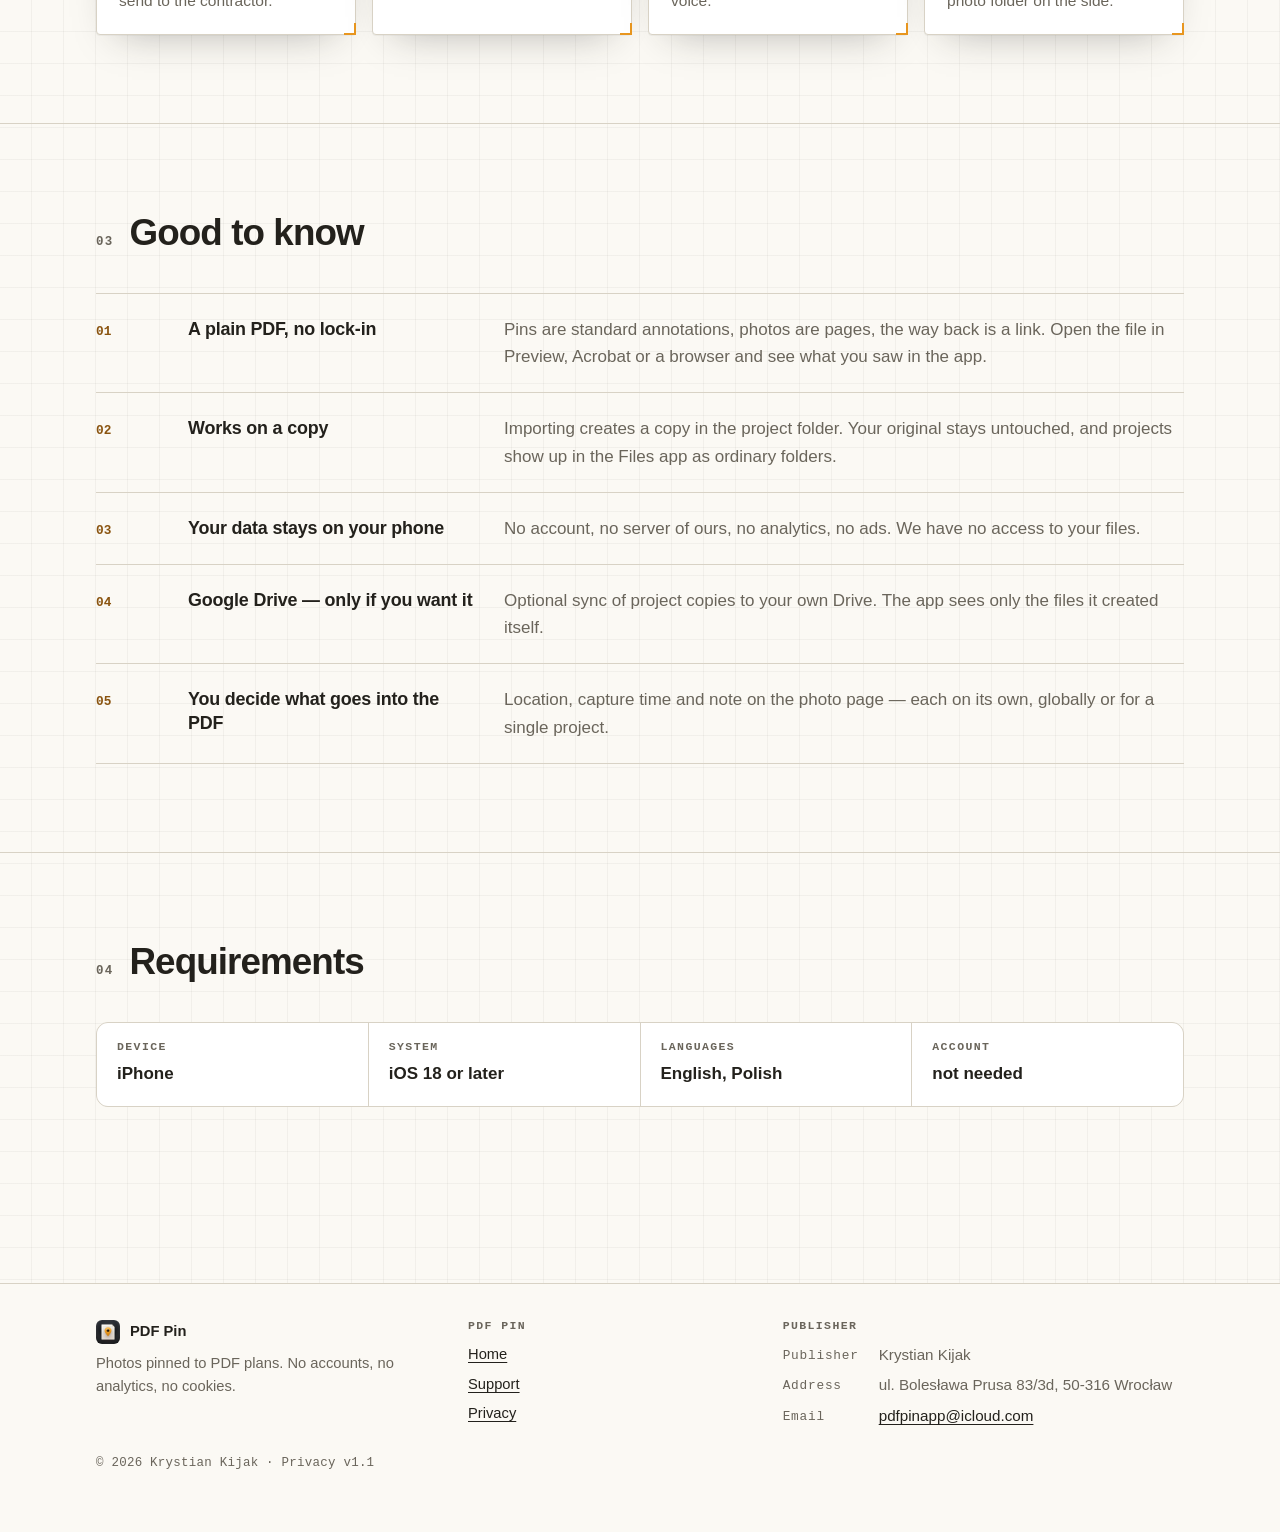
==== commit 72913f1d: "Publish website from PDF-Pin-app@89a8343" ====
--- a/docs/en/index.html
+++ b/docs/en/index.html
@@ -2,6 +2,7 @@
 <html lang="en">
 <head>
 <meta charset="utf-8">
+<meta http-equiv="Content-Security-Policy" content="default-src 'self'; img-src 'self' data:; style-src 'self' 'unsafe-inline'; script-src 'none'; connect-src 'none'; object-src 'none'; base-uri 'none'; form-action mailto:">
 <meta name="viewport" content="width=device-width, initial-scale=1, viewport-fit=cover">
 <title>PDF Pin — photos pinned to PDF plans</title>
 <meta name="description" content="An iPhone app: drop a pin on a PDF plan, take a photo with GPS, get a new page in the same file and navigate both ways.">
@@ -33,7 +34,7 @@
 <header class="site">
 <div class="wrap bar">
 <a class="brand" href="../en/"><img src="../assets/icon-64.png" width="32" height="32" alt=""><span>PDF Pin</span></a>
-<nav class="main" aria-label="PDF Pin"><a href="../en/" aria-current="page">Home</a><a href="../en/support/">Support</a><a href="../en/privacy/">Privacy</a></nav>
+<nav class="main" aria-label="Main menu"><a href="../en/" aria-current="page">Home</a><a href="../en/support/">Support</a><a href="../en/privacy/">Privacy</a></nav>
 <nav class="langs" aria-label="Language"><a href="../pl/" hreflang="pl" lang="pl" aria-label="Polski" title="Polski">PL</a></nav>
 </div>
 </header>
@@ -129,10 +130,10 @@
 <div class="footer-brand"><img src="../assets/icon-64.png" width="24" height="24" alt="">PDF Pin</div>
 <p style="margin:0">Photos pinned to PDF plans. No accounts, no analytics, no cookies.</p>
 </div>
-<nav aria-label="PDF Pin"><h2>PDF Pin</h2><ul><li><a href="../en/">Home</a></li><li><a href="../en/support/">Support</a></li><li><a href="../en/privacy/">Privacy</a></li></ul></nav>
+<nav aria-label="Footer menu"><h2>PDF Pin</h2><ul><li><a href="../en/">Home</a></li><li><a href="../en/support/">Support</a></li><li><a href="../en/privacy/">Privacy</a></li></ul></nav>
 <div><h2>Publisher</h2><dl class="imprint"><dt>Publisher</dt><dd>Krystian Kijak</dd><dt>Address</dt><dd>ul. Bolesława Prusa 83/3d, 50-316 Wrocław</dd><dt>Email</dt><dd><a href="mailto:pdfpinapp@icloud.com">pdfpinapp@icloud.com</a></dd></dl></div>
 </div>
-<p class="fine">© 2026 Krystian Kijak · Privacy v1.0</p>
+<p class="fine">© 2026 Krystian Kijak · Privacy v1.1</p>
 </div>
 </footer>
 </body>
--- a/docs/assets/site.css
+++ b/docs/assets/site.css
@@ -326,7 +326,10 @@
 .btn:hover { background: var(--accent-bright); }
 
 .content h2 { font-size: clamp(1.35rem, 3vw, 1.7rem); margin: 56px 0 18px; }
-.content h2:first-child { margin-top: 0; }
+.content > section:first-child > h2 { margin-top: 0; }
+/* Nagłówek sekcji o wadze zwykłego tekstu — „Kontakt” nad kartą formularza
+   nie konkuruje z h1 strony, ale zostaje nagłówkiem dla czytników ekranu. */
+.visually-plain { font-size: 1.05rem; font-weight: 700; color: var(--ink-soft); }
 .bugsteps { counter-reset: s; list-style: none; padding: 0; margin: 0 0 20px; display: grid; gap: 12px; }
 .bugsteps li { counter-increment: s; display: grid; grid-template-columns: auto 1fr; gap: 14px; align-items: start; }
 .bugsteps li::before {
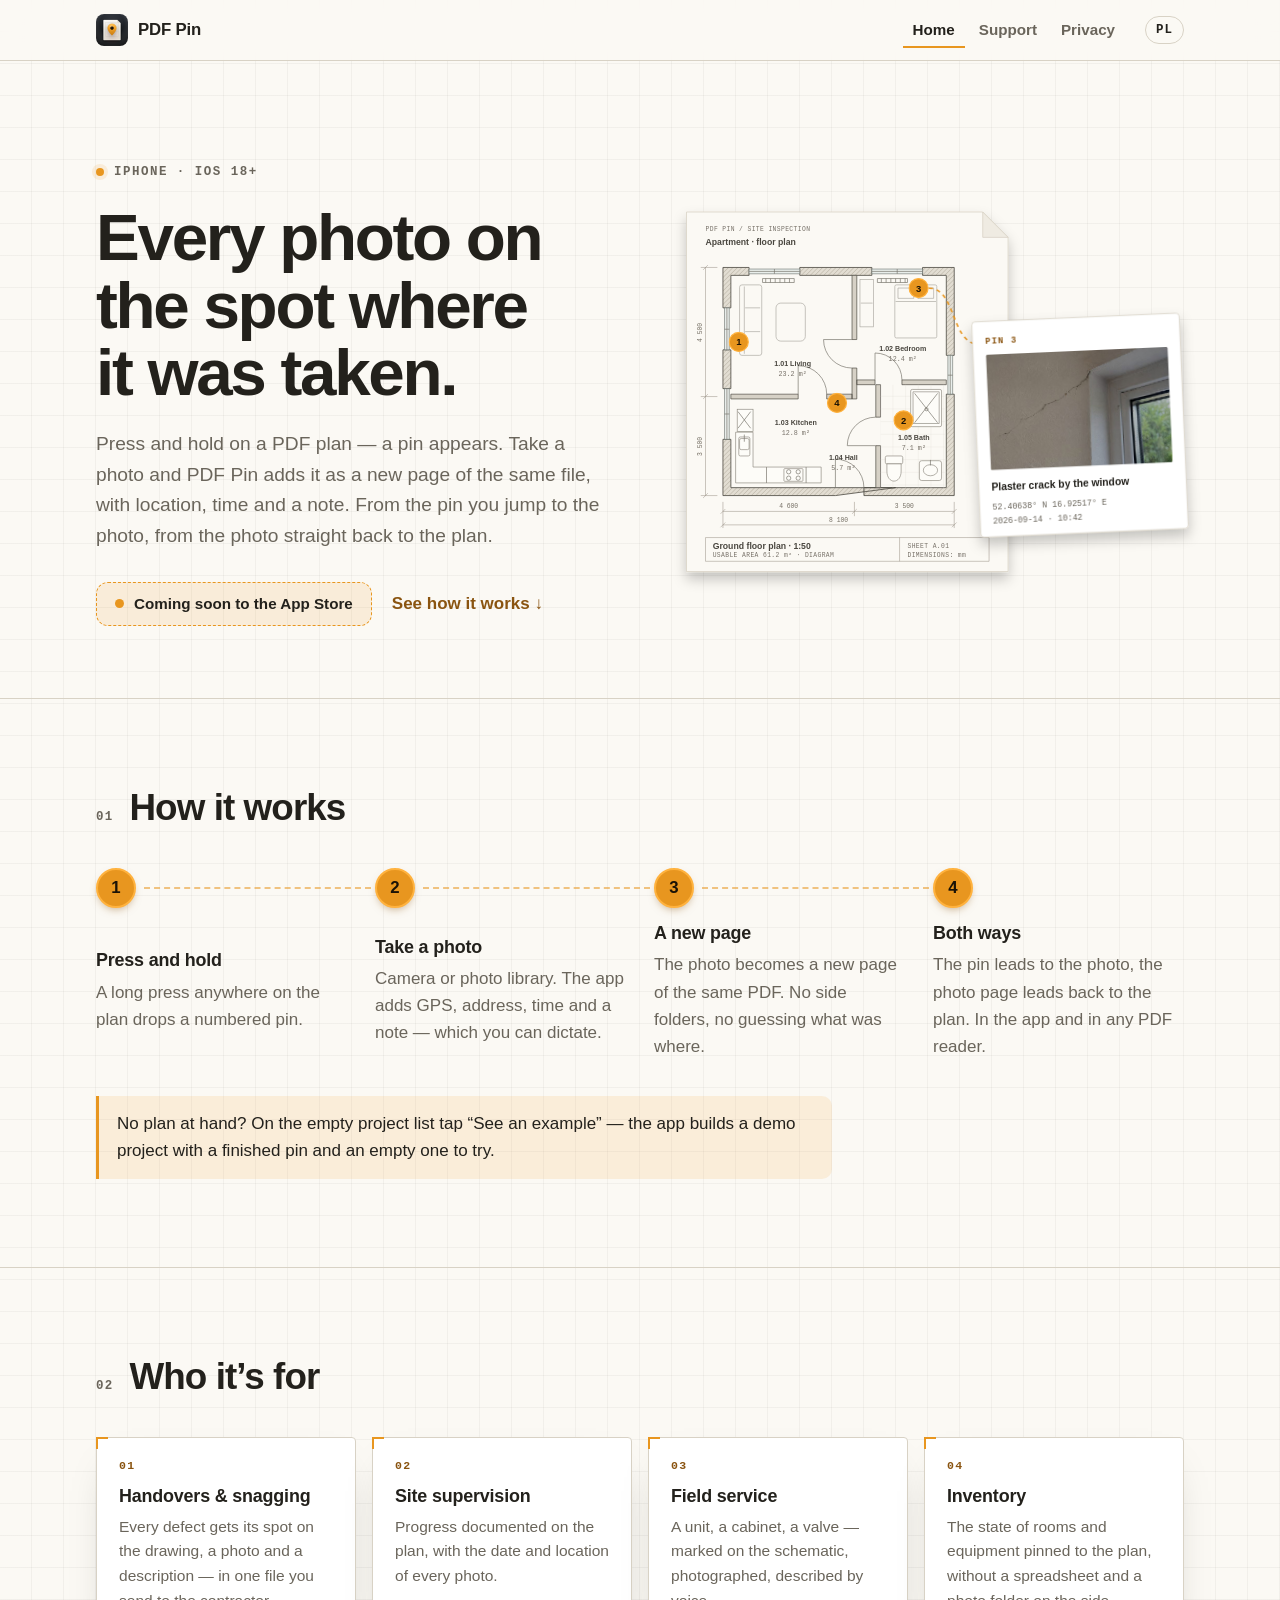
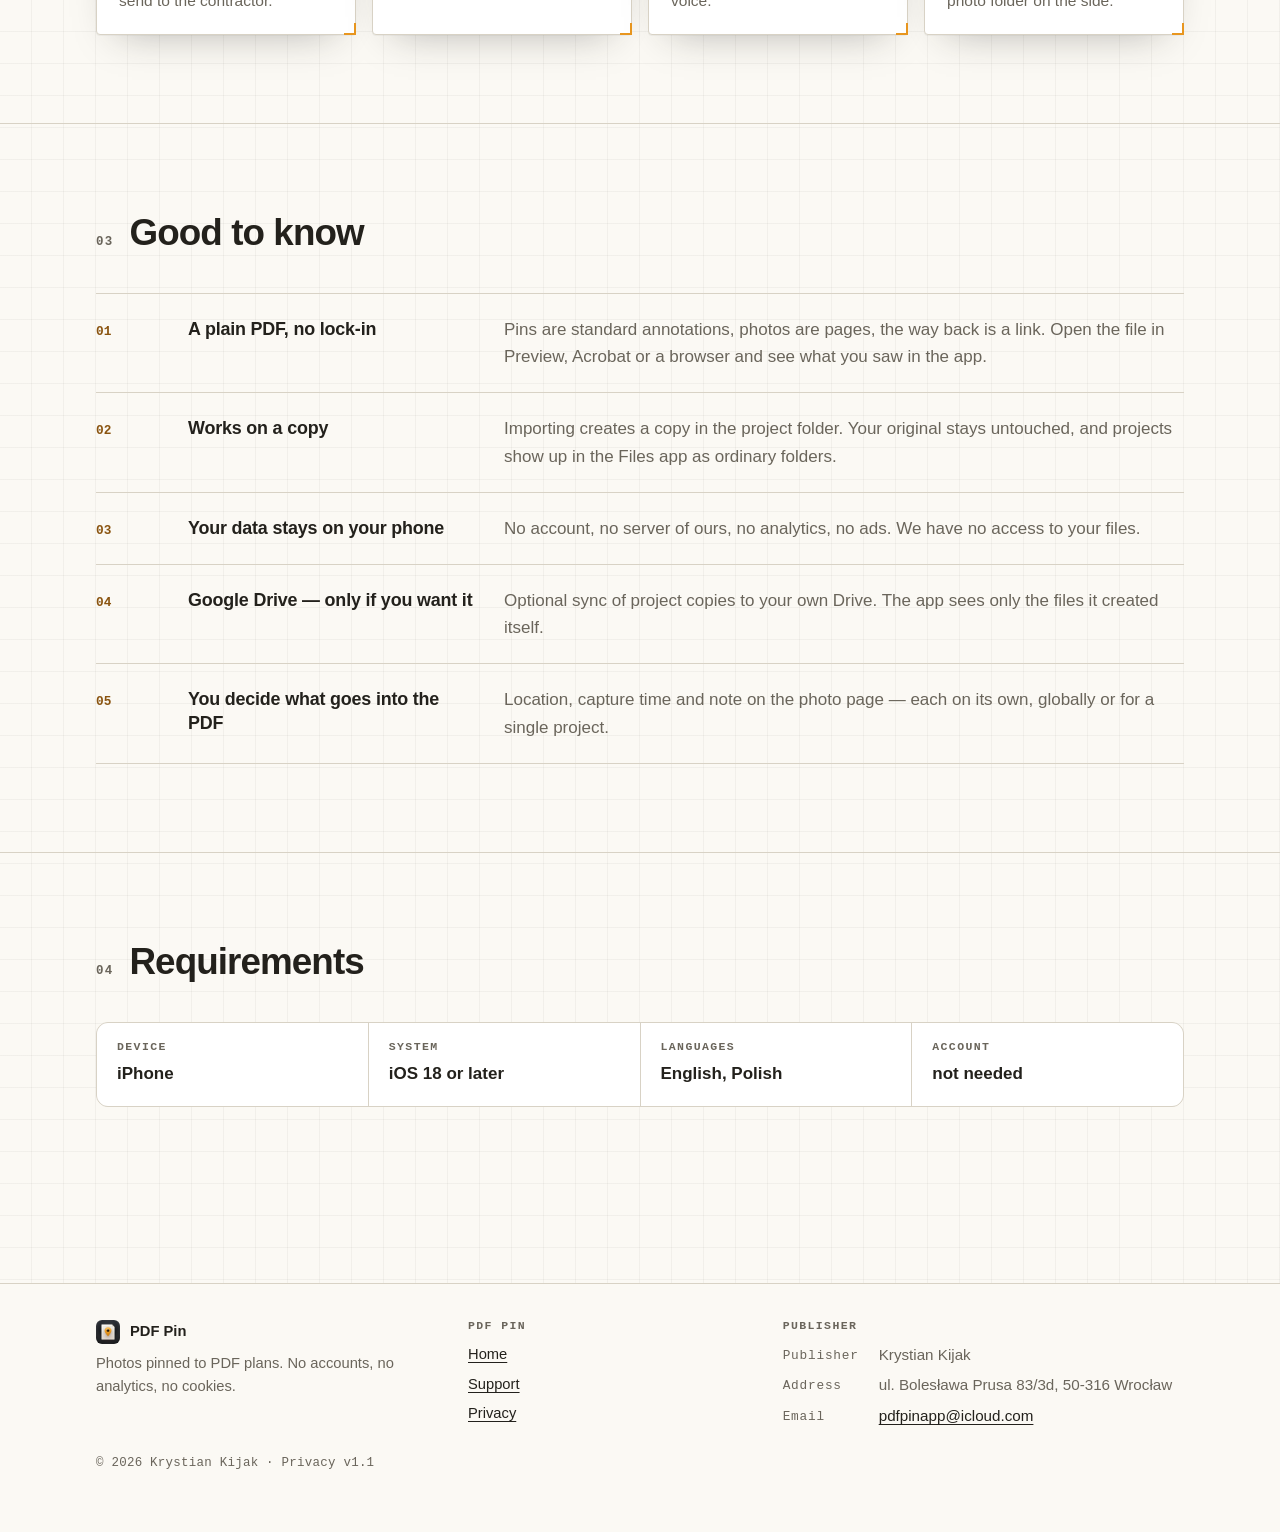
==== commit c497ce41: "Publish website from PDF-Pin-app@cb9fd5e" ====
--- a/docs/en/index.html
+++ b/docs/en/index.html
@@ -48,46 +48,67 @@
 <div class="cta"><span class="soon">Coming soon to the App Store</span><a class="textlink" href="#how">See how it works</a></div>
 </div>
 <figure class="figure">
-<svg viewBox="0 0 640 500" role="img" aria-label="A floor plan with three pins numbered 1, 3 and 4. A line leads from pin 3 to a photo page showing GPS coordinates, the time and a link back to the plan.">
+<svg class="fig-real" viewBox="0 0 640 500" role="img" aria-label="An apartment floor plan with four pins. A line leads from pin 3, by the bedroom window, to a photo page showing a plaster crack with GPS coordinates and the time.">
 <defs>
-<filter id="sh" x="-20%" y="-20%" width="140%" height="150%"><feDropShadow dx="0" dy="14" stdDeviation="14" flood-color="#000" flood-opacity="0.22"/></filter>
-<pattern id="hatch" width="6" height="6" patternUnits="userSpaceOnUse" patternTransform="rotate(45)"><line x1="0" y1="0" x2="0" y2="6" stroke="#D8D2C5" stroke-width="2"/></pattern>
+ <pattern id="pp-masonry" width="4" height="4" patternUnits="userSpaceOnUse" patternTransform="rotate(45)"><rect width="4" height="4" fill="#e2ddd2"/><path d="M0 0V4" stroke="#aaa394" stroke-width="1"/></pattern>
+ <pattern id="pp-tiles" width="16" height="16" patternUnits="userSpaceOnUse"><path d="M16 0H0V16" fill="none" stroke="#dfdbd2" stroke-width=".7"/></pattern>
+ <filter id="pp-shadow" x="-20%" y="-15%" width="150%" height="150%"><feDropShadow dx="0" dy="9" stdDeviation="8" flood-opacity=".22"/></filter>
+ <clipPath id="pp-photo-clip"><rect x="16" y="42" width="230" height="146" rx="2"/></clipPath>
 </defs>
-<g filter="url(#sh)">
-<path class="fig-sheet" d="M10 30 H380 L420 70 V480 H10 Z"/>
-</g>
-<path class="fig-fold" d="M380 30 V70 H420 Z"/>
-<rect class="fig-hatch" x="50" y="90" width="60" height="50"/>
-<rect class="fig-wall" x="50" y="90" width="330" height="330"/>
-<path class="fig-wall-in" d="M220 90 V200 M220 245 V300 H300 M340 300 H380 M50 260 H120 M165 260 H220"/>
-<path class="fig-thin" d="M120 260 V215 A45 45 0 0 1 165 260 M220 200 H265 A45 45 0 0 1 220 245"/>
-<line class="fig-window" x1="110" y1="90" x2="170" y2="90"/><line class="fig-thin" x1="110" y1="90" x2="170" y2="90"/>
-<line class="fig-window" x1="270" y1="90" x2="340" y2="90"/><line class="fig-thin" x1="270" y1="90" x2="340" y2="90"/>
-<line class="fig-window" x1="50" y1="320" x2="50" y2="385"/><line class="fig-thin" x1="50" y1="320" x2="50" y2="385"/>
-<line class="fig-thin" x1="240" y1="330" x2="240" y2="400"/><line class="fig-thin" x1="252" y1="330" x2="252" y2="400"/><line class="fig-thin" x1="264" y1="330" x2="264" y2="400"/><line class="fig-thin" x1="276" y1="330" x2="276" y2="400"/><line class="fig-thin" x1="288" y1="330" x2="288" y2="400"/><line class="fig-thin" x1="300" y1="330" x2="300" y2="400"/><line class="fig-thin" x1="312" y1="330" x2="312" y2="400"/><line class="fig-thin" x1="324" y1="330" x2="324" y2="400"/><line class="fig-thin" x1="336" y1="330" x2="336" y2="400"/><line class="fig-thin" x1="348" y1="330" x2="348" y2="400"/><line class="fig-thin" x1="360" y1="330" x2="360" y2="400"/>
-<text class="fig-label" x="128" y="238">1.01</text>
-<text class="fig-label" x="290" y="140">1.02</text>
-<text class="fig-label" x="118" y="410">1.03</text>
-<line class="fig-dim" x1="50" y1="450" x2="380" y2="450"/><line class="fig-dim" x1="50" y1="444" x2="50" y2="456"/><line class="fig-dim" x1="220" y1="444" x2="220" y2="456"/><line class="fig-dim" x1="380" y1="444" x2="380" y2="456"/>
-<text class="fig-label" x="118" y="468">5 100</text><text class="fig-label" x="282" y="468">4 800</text>
-<path class="fig-leader" d="M313 190 C 340 190 340 150 366 150"/>
-<g class="fig-pin" transform="translate(112 160)"><g class="drop" style="--d:0.25s"><circle r="13"/><text>1</text></g></g>
-<g class="fig-pin" transform="translate(150 340)"><g class="drop" style="--d:0.45s"><circle r="13"/><text>4</text></g></g>
-<g class="fig-pin" transform="translate(300 190)"><circle class="halo" r="13"/><g class="drop" style="--d:0.65s"><circle r="13"/><text>3</text></g></g>
-<g transform="translate(362 96) rotate(-2.5)"><g class="slide">
-<g filter="url(#sh)"><rect class="fig-card" width="262" height="304" rx="4"/></g>
+<path class="fig-sheet" fill="#fbf9f4" stroke="#d8d2c5" filter="url(#pp-shadow)" d="M12 24H386L418 56V478H12Z"/>
+<path class="fig-fold" fill="#efebe2" stroke="#d8d2c5" d="M386 24V56H418Z"/>
+<text class="fig-caption" x="36" y="48">PDF PIN / SITE INSPECTION</text>
+<text class="fig-title" x="36" y="66">Apartment · floor plan</text>
+<!-- Exterior wall poché, with genuine openings for windows and entry. -->
+<path class="fig-masonry" d="M58 94H91V104H68V145H58Z M155 94H246V104H155Z M310 94H350V205H340V104H310Z M350 254V382H236V372H340V254Z M200 382H58V311H68V372H276Z M58 247V198H68V247Z"/>
+<!-- Window frames, glazing and jambs. -->
+<g class="fig-glass"><path d="M91 96H155V102H91Z M246 96H310V102H246Z M60 145H66V198H60Z M60 247H66V311H60Z M342 205H348V254H342Z"/></g>
+<g class="fig-detail"><path d="M91 99H155 M123 96V102 M246 99H310 M278 96V102 M63 145V198 M60 172H66 M63 247V311 M60 279H66 M345 205V254 M342 230H348"/></g>
+<!-- Partitions: living room, bedroom, hall, kitchen and bathroom. -->
+<path class="fig-partition" d="M221 104H227V185H221Z M221 221H227V260H221Z M68 254H153V260H68Z M189 254H221V260H189Z M227 236H250V242H227Z M284 236H340V242H284Z M251 242H257V283H251Z M251 319H257V372H251Z"/>
+<!-- Hinged leaves and quarter-circle swings (clear openings). -->
+<g class="fig-detail"><path d="M221 185H185A36 36 0 0 0 221 221 M153 254V218A36 36 0 0 1 189 254 M250 236V202A34 34 0 0 1 284 236 M251 319H215A36 36 0 0 1 251 283 M200 372V336A36 36 0 0 1 236 372"/></g>
+<!-- Bathroom tile grid and sanitary fixtures. -->
+<path d="M257 242H340V372H257Z" fill="url(#pp-tiles)"/>
+<g class="fig-fixture"><rect x="295" y="248" width="39" height="47" rx="2"/><path d="M298 251H331V291H298Z"/><rect x="263" y="332" width="22" height="10" rx="2"/><path d="M265 342H283V351C283 368 265 368 265 351Z"/><rect x="306" y="338" width="28" height="25" rx="3"/><ellipse cx="320" cy="350" rx="9" ry="7"/></g>
+<g class="fig-detail"><path d="M300 253L329 290 M329 253L300 290 M320 337V344"/><circle cx="315" cy="273" r="2"/></g>
+<!-- Kitchen worktop, sink, hob and tall refrigerator. -->
+<g class="fig-fixture"><path d="M74 302H96V346H182V366H74Z"/><rect x="76" y="273" width="20" height="28"/><rect x="78" y="308" width="14" height="24" rx="2"/><rect x="79" y="310" width="12" height="14" rx="2"/><rect x="135" y="348" width="24" height="16" rx="1"/></g>
+<g class="fig-detail"><path d="M85 305V314 M113 346V366 M163 346V366 M77 276L93 297 M93 276L77 297"/><circle cx="141" cy="352" r="2.7"/><circle cx="153" cy="352" r="2.7"/><circle cx="141" cy="360" r="2.7"/><circle cx="153" cy="360" r="2.7"/></g>
+<!-- Light furniture outlines establish scale without obscuring the plan. -->
+<g class="fig-detail" opacity=".6"><rect x="79" y="116" width="28" height="89" rx="3"/><path d="M85 118V203 M86 145H105 M86 175H105"/><rect x="125" y="139" width="37" height="48" rx="6"/><rect x="275" y="116" width="53" height="67" rx="2"/><path d="M276 137H327 M279 120H299V133H279Z M304 120H324V133H304Z"/><rect x="231" y="109" width="17" height="60"/><path d="M232 139H247"/></g>
+<!-- Radiators beneath windows. -->
+<g class="fig-detail"><path d="M108 108H148V113H108Z M253 108H291V113H253Z M112 108V113 M118 108V113 M124 108V113 M130 108V113 M136 108V113 M142 108V113 M258 108V113 M264 108V113 M270 108V113 M276 108V113 M282 108V113 M288 108V113"/></g>
+
+<text class="fig-room" x="146" y="218">1.01 Living</text><text class="fig-area" x="146" y="231">23.2 m²</text>
+<text class="fig-room" x="285" y="199">1.02 Bedroom</text><text class="fig-area" x="285" y="212">12.4 m²</text>
+<text class="fig-room" x="150" y="293">1.03 Kitchen</text><text class="fig-area" x="150" y="306">12.8 m²</text>
+<text class="fig-room" x="299" y="312">1.05 Bath</text><text class="fig-area" x="299" y="325">7.1 m²</text>
+<text class="fig-room" x="210" y="337">1.04 Hall</text><text class="fig-area" x="210" y="350">5.7 m²</text>
+<g class="fig-measure"><path d="M58 390V423 M224 390V408 M350 390V423 M58 402H350 M58 419H350 M51 94H30 M51 257H30 M51 382H30 M36 94V382"/>
+<path d="M55 405l6 -6"/>
+<path d="M221 405l6 -6"/>
+<path d="M347 405l6 -6"/>
+<path d="M55 422l6 -6"/>
+<path d="M347 422l6 -6"/>
+<path d="M33 97l6 -6"/>
+<path d="M33 260l6 -6"/>
+<path d="M33 385l6 -6"/>
+</g><g class="fig-dimension"><text x="141" y="398">4 600</text><text x="287" y="398">3 500</text><text x="204" y="415">8 100</text><text transform="translate(31 176) rotate(-90)">4 500</text><text transform="translate(31 320) rotate(-90)">3 500</text></g>
+<path class="fig-measure" d="M36 435H394V465H36Z M281 435V465"/><text class="fig-title" x="45" y="449">Ground floor plan · 1:50</text><text class="fig-caption" x="45" y="460">USABLE AREA 61.2 m² · DIAGRAM</text><text class="fig-caption" x="291" y="448">SHEET A.01</text><text class="fig-caption" x="291" y="460">DIMENSIONS: mm</text>
+<path class="fig-leader" d="M318 120C353 120 345 191 382 191"/>
+
+<g class="fig-pin" transform="translate(78 188)"><g class="drop" style="--d:0.25s"><circle r="12"/><text>1</text></g></g>
+<g class="fig-pin" transform="translate(286 287)"><g class="drop" style="--d:0.4s"><circle r="12"/><text>2</text></g></g>
+<g class="fig-pin" transform="translate(202 265)"><g class="drop" style="--d:0.55s"><circle r="12"/><text>4</text></g></g>
+<g class="fig-pin" transform="translate(305 120)"><circle class="halo" r="12"/><g class="drop" style="--d:0.7s"><circle r="12"/><text>3</text></g></g>
+<g transform="translate(372 163) rotate(-2.5)"><g class="slide">
+<rect class="fig-card" width="262" height="272" rx="4" filter="url(#pp-shadow)"/>
 <text class="fig-head" x="16" y="28">PIN 3</text>
-<rect class="fig-photo" x="16" y="42" width="230" height="146" rx="2"/>
-<path d="M16 160 H246" stroke="#3A414B" stroke-width="2"/>
-<rect x="132" y="62" width="82" height="80" fill="#3E5670" stroke="#AEB4BC" stroke-width="3"/>
-<path d="M173 62 V142 M132 102 H214" stroke="#AEB4BC" stroke-width="2"/>
-<path d="M126 58 L112 80 L119 92 L102 118 L108 130 L92 160" stroke="#FFB23E" stroke-width="2.2" fill="none" stroke-linejoin="round"/>
-<circle cx="112" cy="104" r="26" fill="none" stroke="#E8961F" stroke-width="1.6" stroke-dasharray="3 3"/>
+<image href="../assets/hero-photo.jpg" x="16" y="42" width="230" height="146" preserveAspectRatio="xMidYMid slice" clip-path="url(#pp-photo-clip)"/>
 <text class="fig-note" x="16" y="214">Plaster crack by the window</text>
 <text class="fig-meta" x="16" y="238">52.40638° N  16.92517° E</text>
 <text class="fig-meta" x="16" y="256">2026-09-14 · 10:42</text>
-<line x1="16" y1="270" x2="246" y2="270" stroke="#D8D2C5"/>
-<text class="fig-back" x="16" y="290">← Back to plan</text>
 </g></g>
 </svg>
 </figure>
--- a/docs/assets/site.css
+++ b/docs/assets/site.css
@@ -198,6 +198,23 @@
 .fig-pin circle { fill: #E8961F; stroke: #FFB23E; stroke-width: 1.7; }
 .fig-pin text { font: 800 12px var(--display); fill: #1A1206; text-anchor: middle; dominant-baseline: central; }
 .fig-pin .halo { fill: rgba(232, 150, 31, 0.22); stroke: none; }
+/* Ilustracja hero: rzut mieszkania (hero_figure.svg) — klasy w obrębie .fig-real. */
+.fig-real .fig-masonry { fill: url(#pp-masonry); stroke: #49463f; stroke-width: 1; }
+.fig-real .fig-partition { fill: #d6d1c6; stroke: #49463f; stroke-width: .85; }
+.fig-real .fig-detail { fill: none; stroke: #77746b; stroke-width: .85; }
+.fig-real .fig-fixture { fill: #fdfcf8; stroke: #88847a; stroke-width: .8; }
+.fig-real .fig-glass { fill: #e9eeeb; stroke: #666e69; stroke-width: .75; }
+.fig-real .fig-room { font: 600 9px var(--sans, sans-serif); fill: #49463f; text-anchor: middle; }
+.fig-real .fig-area { font: 400 8.5px var(--mono, monospace); fill: #777168; text-anchor: middle; }
+.fig-real .fig-measure { fill: none; stroke: #999185; stroke-width: .65; }
+.fig-real .fig-dimension { font: 400 8px var(--mono, monospace); fill: #756f64; text-anchor: middle; }
+.fig-real .fig-caption { font: 500 8px var(--mono, monospace); fill: #777168; letter-spacing: .5px; }
+.fig-real .fig-title { font: 600 11px var(--sans, sans-serif); fill: #49463f; }
+.fig-real .fig-pin circle { stroke-width: 1.5; }
+.fig-real .fig-pin text { font-size: 12px; }
+@media (prefers-reduced-motion: reduce) {
+ .fig-real .drop, .fig-real .halo, .fig-real .slide, .fig-real .fig-leader { animation: none; }
+}
 
 @media (prefers-reduced-motion: no-preference) {
   .drop { animation: drop 0.7s cubic-bezier(0.2, 0.9, 0.3, 1.35) both; animation-delay: var(--d, 0s);
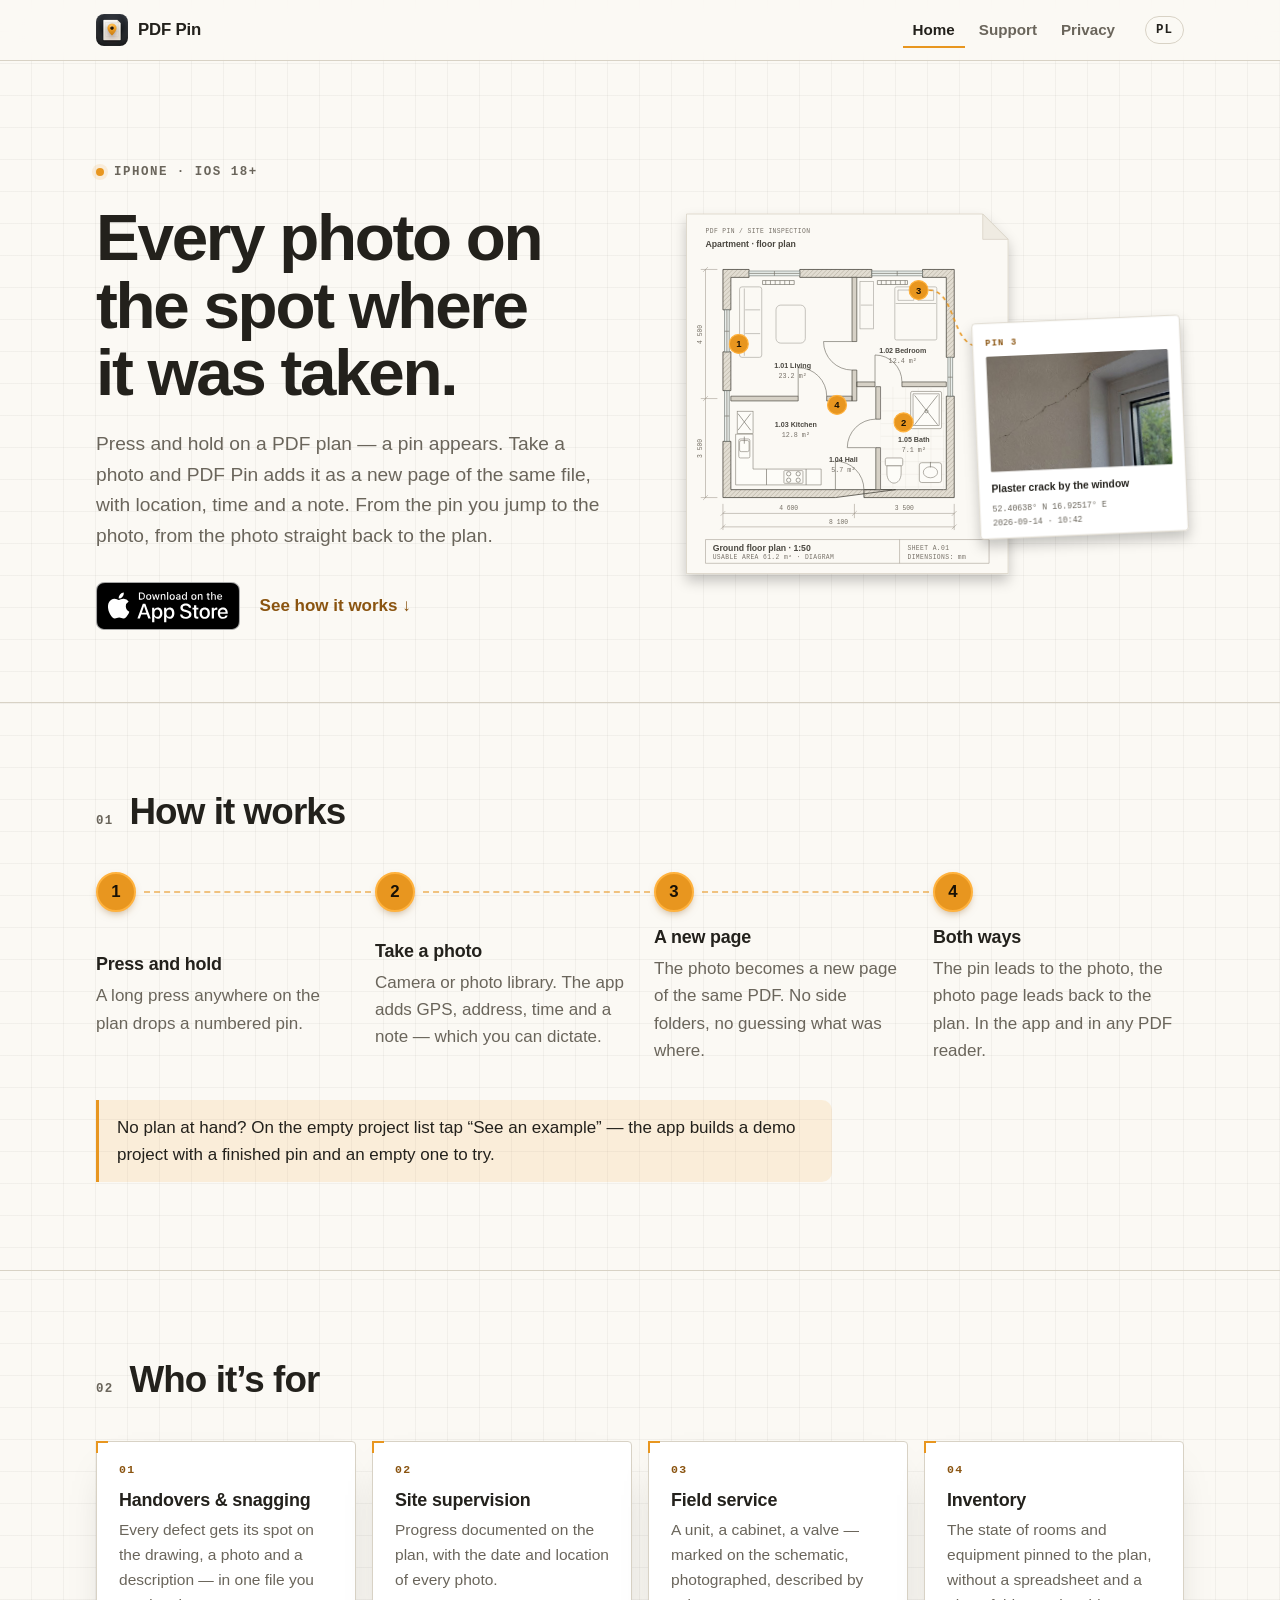
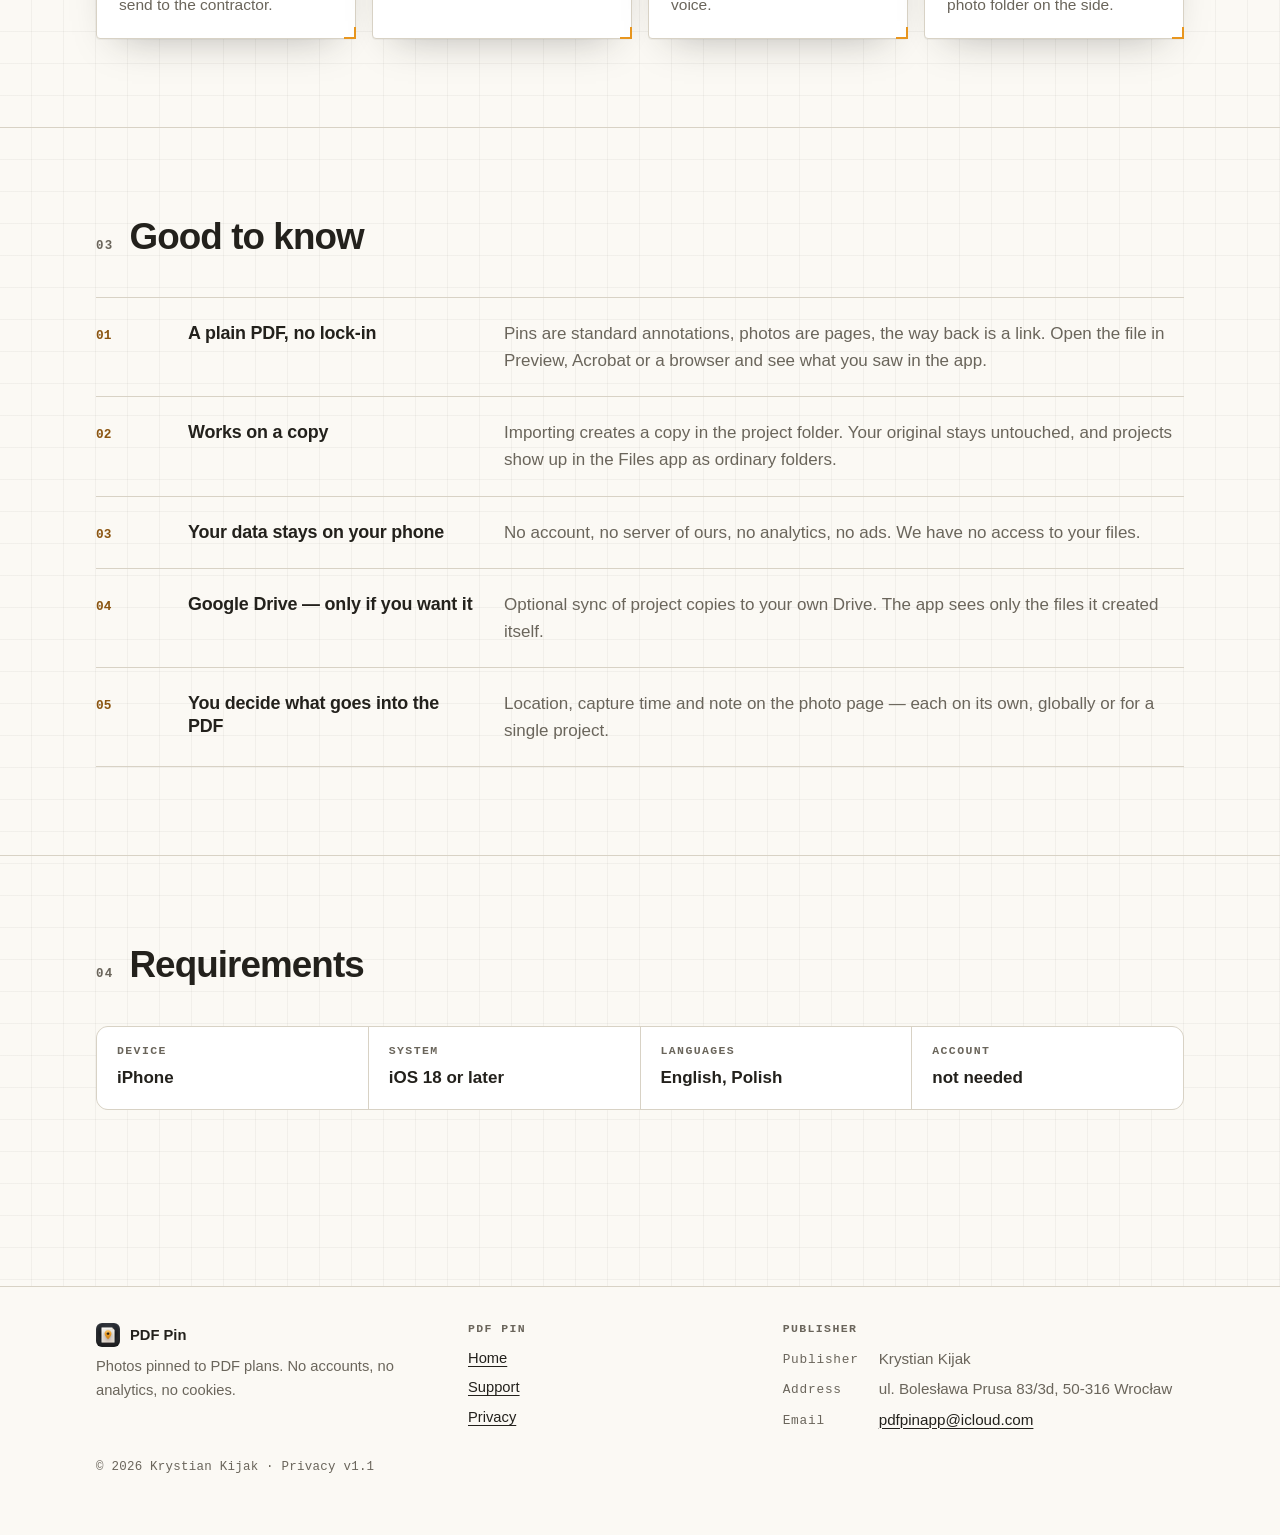
==== commit f43a9e18: "Publish website from PDF-Pin-app@dfcc309" ====
--- a/docs/en/index.html
+++ b/docs/en/index.html
@@ -10,6 +10,7 @@
 <meta name="theme-color" content="#FBF9F4" media="(prefers-color-scheme: light)">
 <meta name="theme-color" content="#0D0F11" media="(prefers-color-scheme: dark)">
 <meta name="referrer" content="no-referrer">
+<meta name="apple-itunes-app" content="app-id=6826150448">
 <link rel="alternate" hreflang="pl" href="https://krystiankjjk.github.io/PDF-Pin/pl/">
 <link rel="alternate" hreflang="en" href="https://krystiankjjk.github.io/PDF-Pin/en/">
 <link rel="alternate" hreflang="x-default" href="https://krystiankjjk.github.io/PDF-Pin/">
@@ -45,7 +46,7 @@
 <span class="eyebrow">iPhone · iOS 18+</span>
 <h1>Every photo on the spot where it was&nbsp;taken.</h1>
 <p class="lead">Press and hold on a PDF plan — a pin appears. Take a photo and PDF Pin adds it as a new page of the same file, with location, time and a note. From the pin you jump to the photo, from the photo straight back to the plan.</p>
-<div class="cta"><span class="soon">Coming soon to the App Store</span><a class="textlink" href="#how">See how it works</a></div>
+<div class="cta"><a class="store" href="https://apps.apple.com/app/pdf-pin/id6826150448"><img src="../assets/app-store-badge-en.svg" alt="Download on the App Store" width="144" height="48"></a><a class="textlink" href="#how">See how it works</a></div>
 </div>
 <figure class="figure">
 <svg class="fig-real" viewBox="0 0 640 500" role="img" aria-label="An apartment floor plan with four pins. A line leads from pin 3, by the bedroom window, to a photo page showing a plaster crack with GPS coordinates and the time.">
